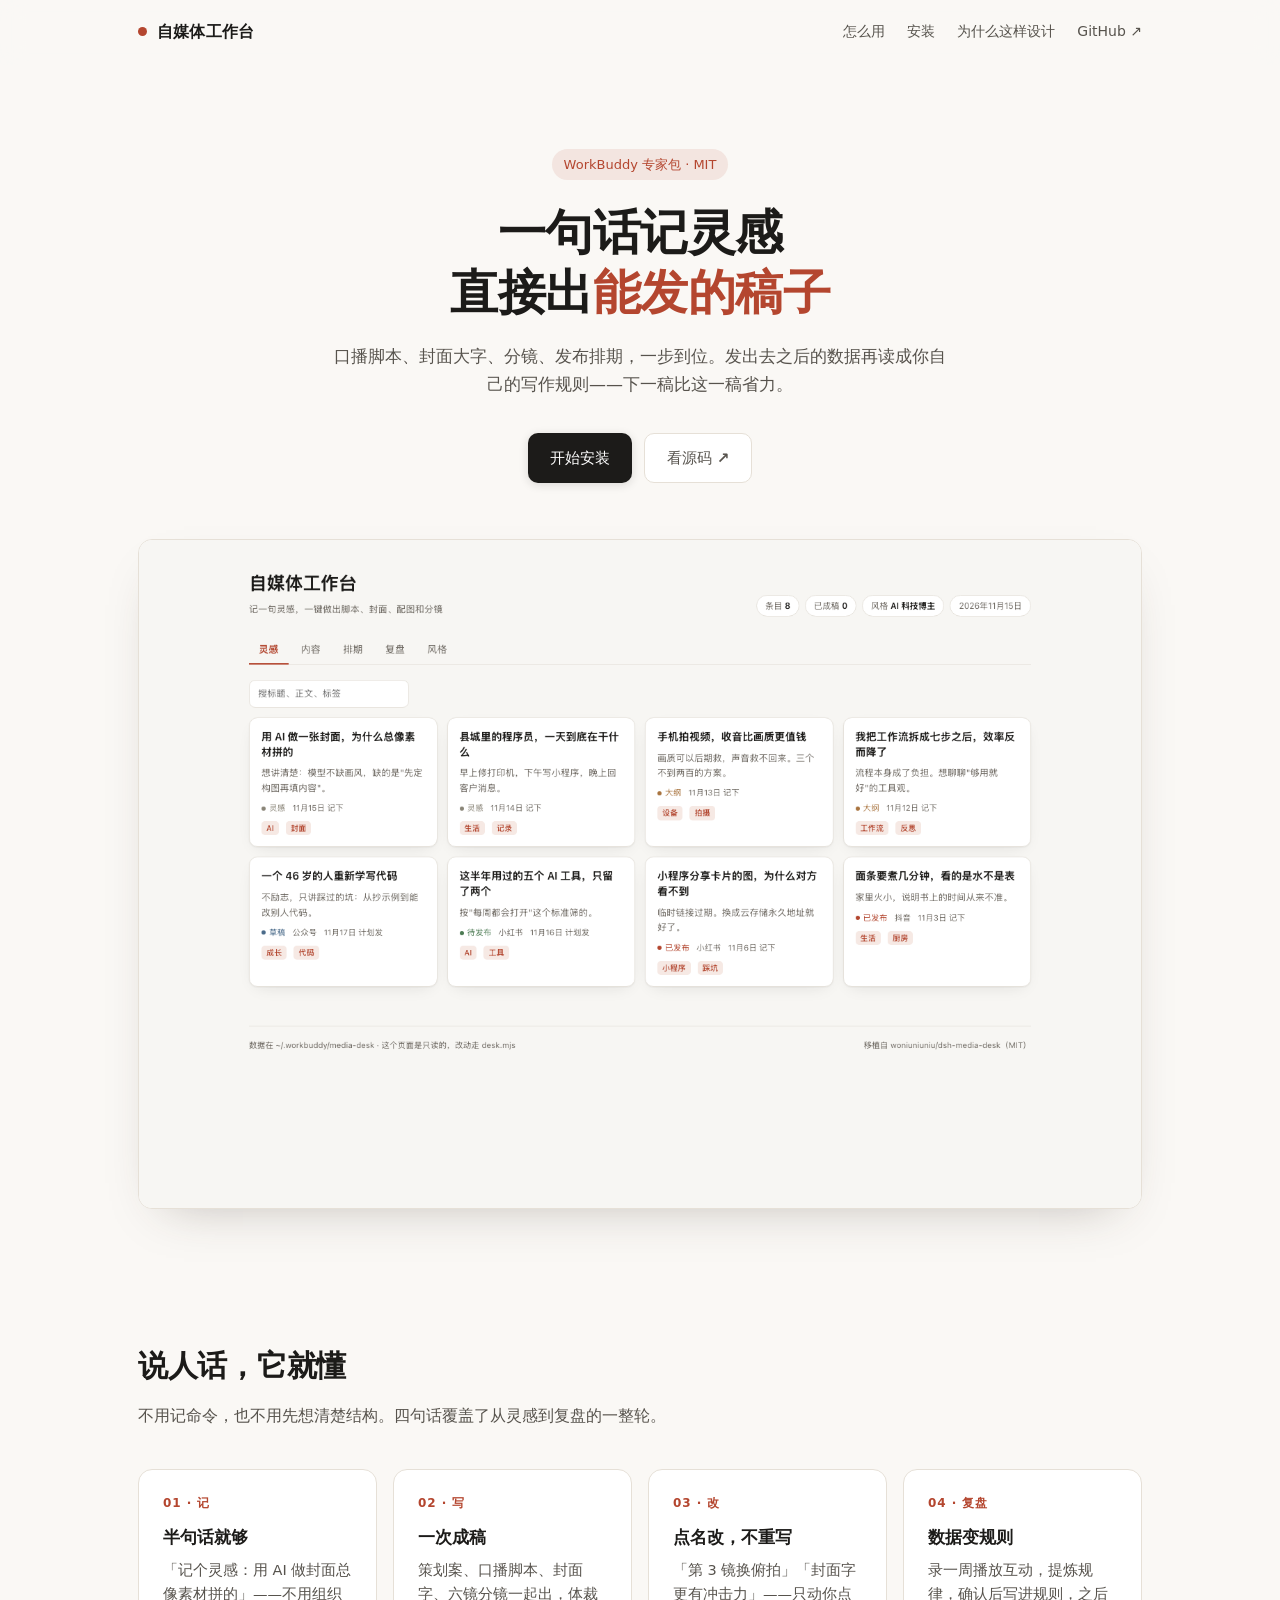
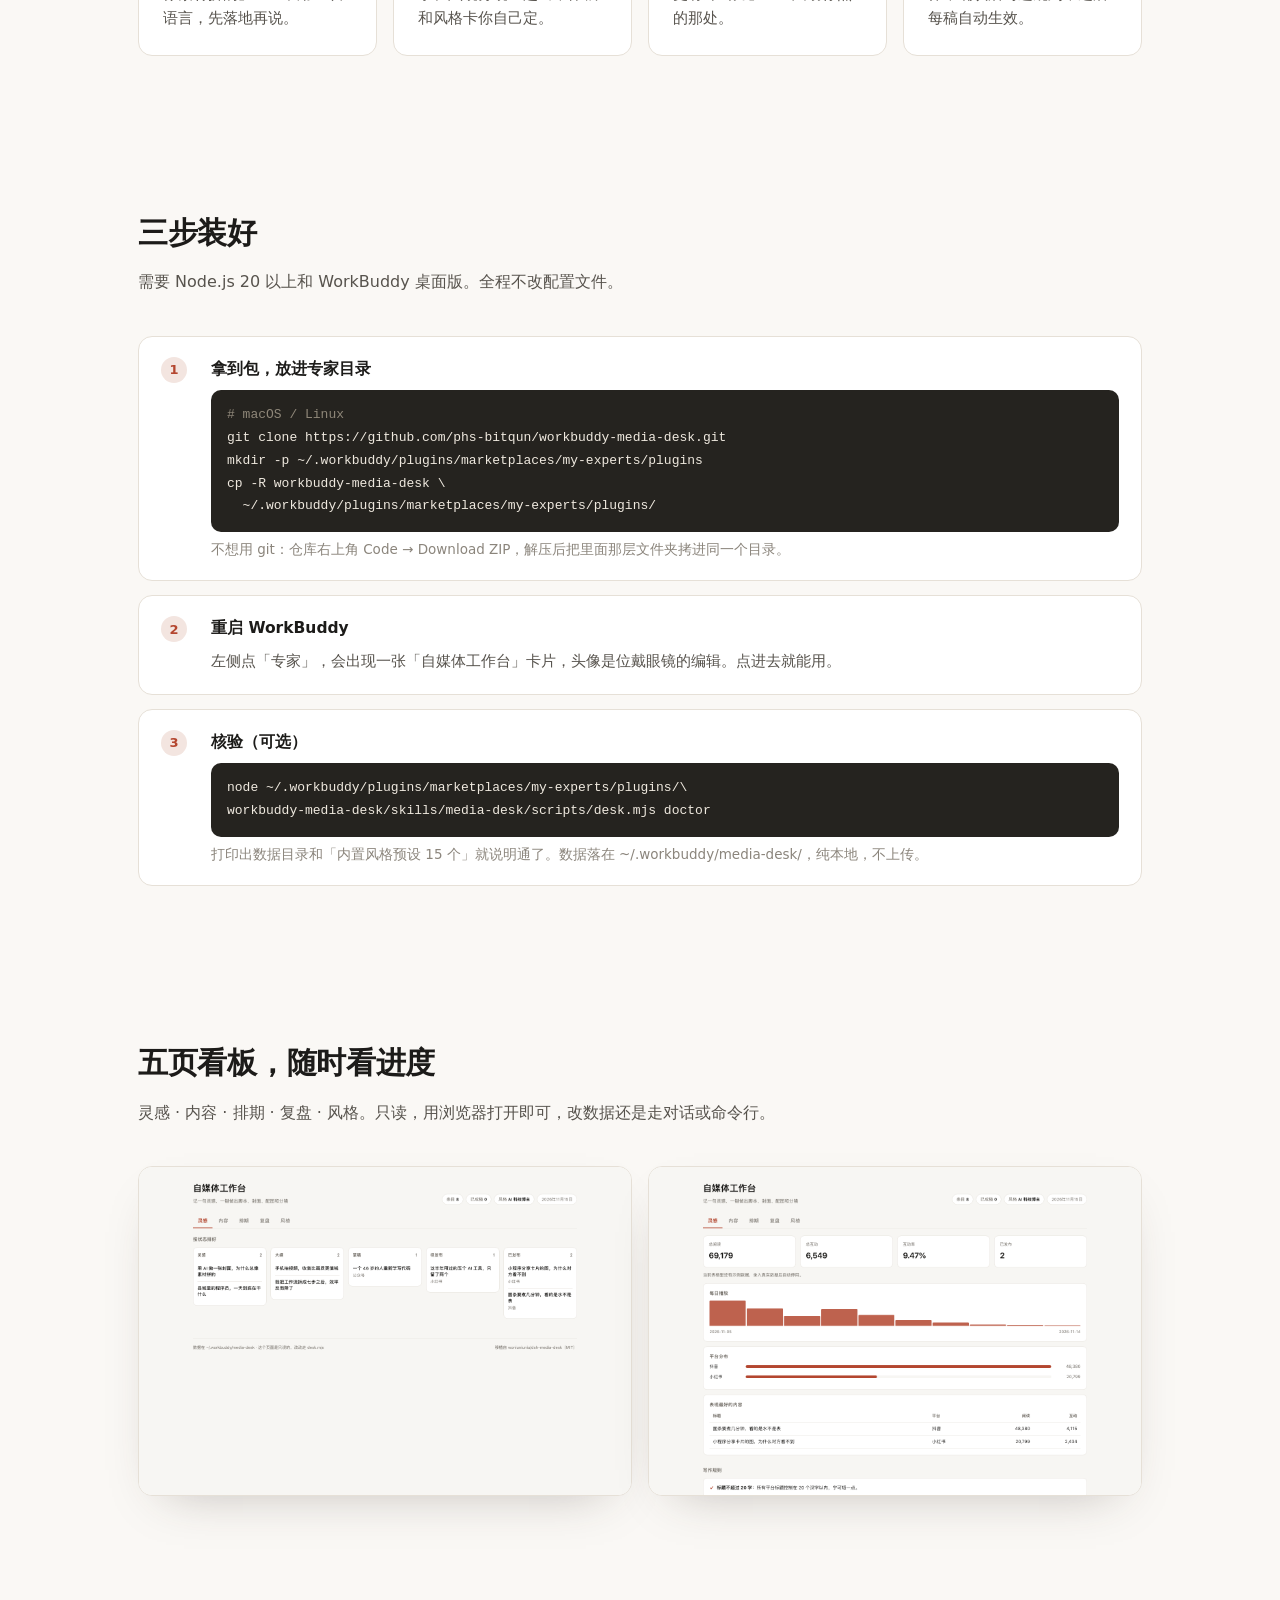
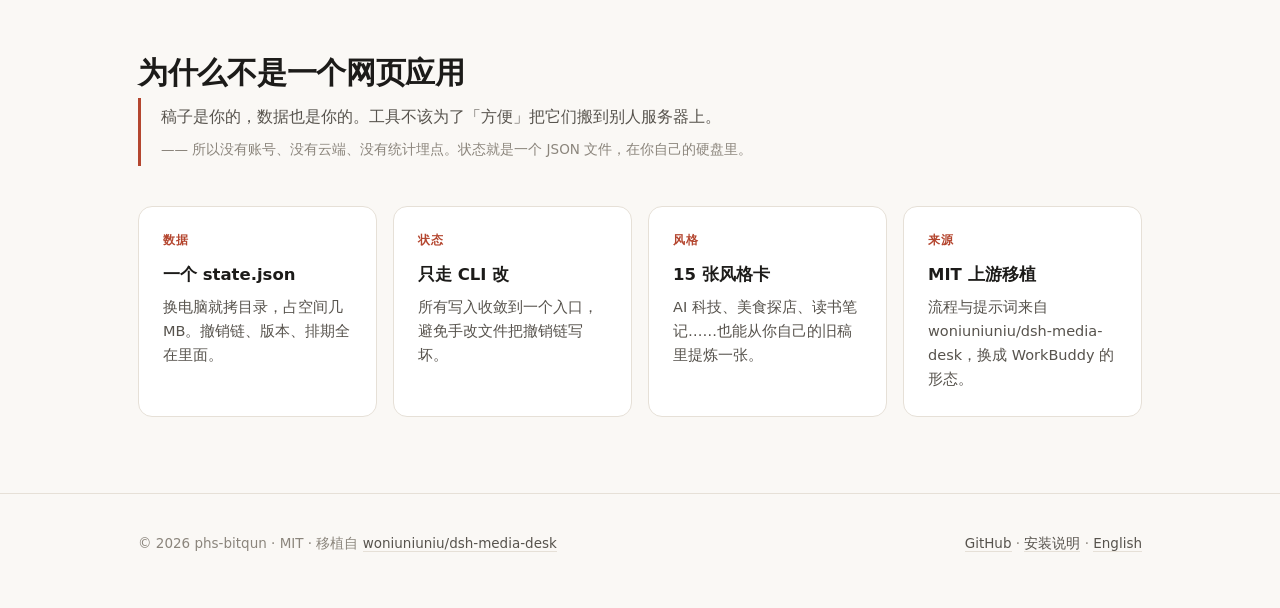
==== docs/index.html @ e207cb99 "合并 media-desk-expert：一个仓库同时提供专家包与技能 原先拆成两个仓库（workbuddy-media-desk 只装技能，media-desk-expert 装专家卡）， 技能副本" ====
<!DOCTYPE html>
<html lang="zh-CN">
<head>
<meta charset="UTF-8">
<meta name="viewport" content="width=device-width, initial-scale=1.0">
<title>自媒体工作台 · WorkBuddy 专家包</title>
<meta name="description" content="一句话记灵感，直接出能发的口播脚本、封面大字和分镜，排好发布时间，再把平台数据读成你自己的写作规则。">
<style>
  :root{
    --bg:#faf8f5;
    --panel:#ffffff;
    --ink:#1c1b19;
    --ink-2:#57534d;
    --ink-3:#8b857c;
    --line:#e6e0d7;
    --accent:#b4462f;
    --accent-soft:#f3e5e0;
    --radius:14px;
    --maxw:1060px;
  }
  *{box-sizing:border-box;margin:0;padding:0}
  html{scroll-behavior:smooth}
  body{
    background:var(--bg);color:var(--ink);
    font-family:-apple-system,BlinkMacSystemFont,"PingFang SC","Hiragino Sans GB","Microsoft YaHei",system-ui,sans-serif;
    line-height:1.65;-webkit-font-smoothing:antialiased;
  }
  a{color:inherit;text-decoration:none}
  .wrap{max-width:var(--maxw);margin:0 auto;padding:0 28px}

  /* 顶栏 */
  header{position:sticky;top:0;z-index:20;backdrop-filter:blur(12px);background:rgba(250,248,245,.86);border-bottom:1px solid transparent;transition:border-color .3s}
  header.scrolled{border-bottom-color:var(--line)}
  .bar{display:flex;align-items:center;justify-content:space-between;height:64px}
  .brand{display:flex;align-items:center;gap:10px;font-weight:600;letter-spacing:.2px}
  .dot{width:9px;height:9px;border-radius:50%;background:var(--accent)}
  .bar nav{display:flex;gap:22px;font-size:14px;color:var(--ink-2)}
  .bar nav a{transition:color .2s}
  .bar nav a:hover{color:var(--accent)}

  /* 首屏 */
  .hero{padding:84px 0 56px;text-align:center}
  .tag{display:inline-block;font-size:13px;color:var(--accent);background:var(--accent-soft);padding:5px 12px;border-radius:100px;margin-bottom:22px}
  h1{font-size:clamp(30px,5vw,48px);line-height:1.25;letter-spacing:-.5px;font-weight:650}
  h1 em{font-style:normal;color:var(--accent)}
  .lede{margin:20px auto 0;max-width:620px;color:var(--ink-2);font-size:17px}
  .cta{margin-top:34px;display:flex;gap:12px;justify-content:center;flex-wrap:wrap}
  .btn{display:inline-flex;align-items:center;gap:8px;padding:12px 22px;border-radius:10px;font-size:15px;font-weight:550;transition:transform .18s,background .2s,box-shadow .2s}
  .btn:hover{transform:translateY(-1px)}
  .btn-primary{background:var(--ink);color:#fff;box-shadow:0 2px 10px rgba(28,27,25,.14)}
  .btn-primary:hover{background:#000}
  .btn-ghost{border:1px solid var(--line);background:var(--panel);color:var(--ink-2)}
  .btn-ghost:hover{border-color:#cfc7ba;color:var(--ink)}

  /* 截图 */
  .shot{margin:56px 0 0;border-radius:var(--radius);overflow:hidden;border:1px solid var(--line);background:var(--panel);box-shadow:0 20px 50px -28px rgba(60,50,40,.35)}
  .shot img{display:block;width:100%}

  section{padding:76px 0}
  .sec-head{max-width:660px;margin-bottom:40px}
  .sec-head h2{font-size:clamp(22px,3vw,30px);letter-spacing:-.3px;font-weight:640}
  .sec-head p{margin-top:12px;color:var(--ink-2)}

  /* 能力 */
  .grid{display:grid;grid-template-columns:repeat(auto-fit,minmax(232px,1fr));gap:16px}
  .card{background:var(--panel);border:1px solid var(--line);border-radius:var(--radius);padding:24px;transition:transform .22s,box-shadow .22s,border-color .22s}
  .card:hover{transform:translateY(-3px);box-shadow:0 14px 30px -20px rgba(60,50,40,.45);border-color:#d8d0c4}
  .num{font-size:12px;color:var(--accent);font-weight:600;letter-spacing:.08em}
  .card h3{margin:10px 0 8px;font-size:16.5px;font-weight:620}
  .card p{font-size:14.5px;color:var(--ink-2)}

  /* 安装 */
  .steps{display:grid;gap:14px}
  .step{display:grid;grid-template-columns:34px 1fr;gap:16px;align-items:start;background:var(--panel);border:1px solid var(--line);border-radius:var(--radius);padding:20px 22px}
  .stepn{width:26px;height:26px;border-radius:50%;background:var(--accent-soft);color:var(--accent);display:grid;place-items:center;font-size:13px;font-weight:650}
  .step h4{font-size:15.5px;font-weight:620;margin-bottom:8px}
  pre{background:#25231f;color:#efe9df;border-radius:10px;padding:14px 16px;overflow-x:auto;font-size:13px;line-height:1.75;
      font-family:ui-monospace,SFMono-Regular,Menlo,Consolas,monospace}
  pre .cm{color:#8f8779}
  .note{margin-top:6px;font-size:13.5px;color:var(--ink-3)}

  /* 双图 */
  .two{display:grid;grid-template-columns:1fr 1fr;gap:16px;margin-top:8px}
  .two .shot{margin:0}

  /* 引述 */
  .quote{border-left:3px solid var(--accent);padding:6px 0 6px 20px;color:var(--ink-2);font-size:16px}
  .quote span{display:block;margin-top:8px;font-size:13.5px;color:var(--ink-3)}

  footer{border-top:1px solid var(--line);padding:38px 0 54px;color:var(--ink-3);font-size:13.5px}
  footer .row{display:flex;justify-content:space-between;gap:20px;flex-wrap:wrap}
  footer a{color:var(--ink-2);border-bottom:1px solid var(--line)}
  footer a:hover{color:var(--accent);border-color:var(--accent)}

  /* 入场动画：只在 JS 可用时才隐藏，避免脚本挂了内容一起消失 */
  .rise{transition:opacity .55s cubic-bezier(.2,.7,.3,1),transform .55s cubic-bezier(.2,.7,.3,1)}
  html.js .rise{opacity:0;transform:translateY(14px)}
  html.js .rise.in{opacity:1;transform:none}
  @media (prefers-reduced-motion:reduce){
    html.js .rise{opacity:1;transform:none;transition:none}
  }

  @media(max-width:720px){
    .bar nav{display:none}
    .hero{padding:56px 0 36px}
    section{padding:56px 0}
    .two{grid-template-columns:1fr}
    .step{grid-template-columns:1fr;gap:10px}
  }
</style>
</head>
<body>

<header id="hdr">
  <div class="wrap bar">
    <div class="brand"><span class="dot"></span>自媒体工作台</div>
    <nav>
      <a href="#how">怎么用</a>
      <a href="#install">安装</a>
      <a href="#why">为什么这样设计</a>
      <a href="https://github.com/phs-bitqun/workbuddy-media-desk">GitHub ↗</a>
    </nav>
  </div>
</header>

<main class="wrap">

  <div class="hero">
    <span class="tag">WorkBuddy 专家包 · MIT</span>
    <h1>一句话记灵感<br>直接出<em>能发的稿子</em></h1>
    <p class="lede">口播脚本、封面大字、分镜、发布排期，一步到位。发出去之后的数据再读成你自己的写作规则——下一稿比这一稿省力。</p>
    <div class="cta">
      <a class="btn btn-primary" href="#install">开始安装</a>
      <a class="btn btn-ghost" href="https://github.com/phs-bitqun/workbuddy-media-desk">看源码 ↗</a>
    </div>
    <div class="shot rise"><img src="desk-ideas.png" alt="工作台灵感页：卡片式灵感墙" loading="eager"></div>
  </div>

  <section id="how">
    <div class="sec-head rise">
      <h2>说人话，它就懂</h2>
      <p>不用记命令，也不用先想清楚结构。四句话覆盖了从灵感到复盘的一整轮。</p>
    </div>
    <div class="grid">
      <div class="card rise"><div class="num">01 · 记</div><h3>半句话就够</h3><p>「记个灵感：用 AI 做封面总像素材拼的」——不用组织语言，先落地再说。</p></div>
      <div class="card rise"><div class="num">02 · 写</div><h3>一次成稿</h3><p>策划案、口播脚本、封面字、六镜分镜一起出，体裁和风格卡你自己定。</p></div>
      <div class="card rise"><div class="num">03 · 改</div><h3>点名改，不重写</h3><p>「第 3 镜换俯拍」「封面字更有冲击力」——只动你点的那处。</p></div>
      <div class="card rise"><div class="num">04 · 复盘</div><h3>数据变规则</h3><p>录一周播放互动，提炼规律，确认后写进规则，之后每稿自动生效。</p></div>
    </div>
  </section>

  <section id="install">
    <div class="sec-head rise">
      <h2>三步装好</h2>
      <p>需要 Node.js 20 以上和 WorkBuddy 桌面版。全程不改配置文件。</p>
    </div>
    <div class="steps">
      <div class="step rise">
        <div class="stepn">1</div>
        <div>
          <h4>拿到包，放进专家目录</h4>
<pre><span class="cm"># macOS / Linux</span>
git clone https://github.com/phs-bitqun/workbuddy-media-desk.git
mkdir -p ~/.workbuddy/plugins/marketplaces/my-experts/plugins
cp -R workbuddy-media-desk \
  ~/.workbuddy/plugins/marketplaces/my-experts/plugins/</pre>
          <p class="note">不想用 git：仓库右上角 Code → Download ZIP，解压后把里面那层文件夹拷进同一个目录。</p>
        </div>
      </div>
      <div class="step rise">
        <div class="stepn">2</div>
        <div>
          <h4>重启 WorkBuddy</h4>
          <p style="color:var(--ink-2);font-size:14.5px">左侧点「专家」，会出现一张「自媒体工作台」卡片，头像是位戴眼镜的编辑。点进去就能用。</p>
        </div>
      </div>
      <div class="step rise">
        <div class="stepn">3</div>
        <div>
          <h4>核验（可选）</h4>
<pre>node ~/.workbuddy/plugins/marketplaces/my-experts/plugins/\
workbuddy-media-desk/skills/media-desk/scripts/desk.mjs doctor</pre>
          <p class="note">打印出数据目录和「内置风格预设 15 个」就说明通了。数据落在 ~/.workbuddy/media-desk/，纯本地，不上传。</p>
        </div>
      </div>
    </div>
  </section>

  <section>
    <div class="sec-head rise">
      <h2>五页看板，随时看进度</h2>
      <p>灵感 · 内容 · 排期 · 复盘 · 风格。只读，用浏览器打开即可，改数据还是走对话或命令行。</p>
    </div>
    <div class="two">
      <div class="shot rise"><img src="desk-content.png" alt="内容页：按状态分栏" loading="lazy"></div>
      <div class="shot rise"><img src="desk-insights.png" alt="复盘页：播放趋势与平台分布" loading="lazy"></div>
    </div>
  </section>

  <section id="why">
    <div class="sec-head rise">
      <h2>为什么不是一个网页应用</h2>
      <div class="quote">
        稿子是你的，数据也是你的。工具不该为了「方便」把它们搬到别人服务器上。
        <span>—— 所以没有账号、没有云端、没有统计埋点。状态就是一个 JSON 文件，在你自己的硬盘里。</span>
      </div>
    </div>
    <div class="grid">
      <div class="card rise"><div class="num">数据</div><h3>一个 state.json</h3><p>换电脑就拷目录，占空间几 MB。撤销链、版本、排期全在里面。</p></div>
      <div class="card rise"><div class="num">状态</div><h3>只走 CLI 改</h3><p>所有写入收敛到一个入口，避免手改文件把撤销链写坏。</p></div>
      <div class="card rise"><div class="num">风格</div><h3>15 张风格卡</h3><p>AI 科技、美食探店、读书笔记……也能从你自己的旧稿里提炼一张。</p></div>
      <div class="card rise"><div class="num">来源</div><h3>MIT 上游移植</h3><p>流程与提示词来自 woniuniuniu/dsh-media-desk，换成 WorkBuddy 的形态。</p></div>
    </div>
  </section>

</main>

<footer>
  <div class="wrap row">
    <div>© 2026 phs-bitqun · MIT · 移植自 <a href="https://github.com/woniuniuniu/dsh-media-desk">woniuniuniu/dsh-media-desk</a></div>
    <div><a href="https://github.com/phs-bitqun/workbuddy-media-desk">GitHub</a> · <a href="https://github.com/phs-bitqun/workbuddy-media-desk/blob/main/INSTALL.md">安装说明</a> · <a href="https://github.com/phs-bitqun/workbuddy-media-desk/blob/main/README.en.md">English</a></div>
  </div>
</footer>

<script>
  document.documentElement.classList.add('js');

  const hdr = document.getElementById('hdr');
  addEventListener('scroll', () => hdr.classList.toggle('scrolled', scrollY > 8), {passive:true});

  const items = [...document.querySelectorAll('.rise')];
  if ('IntersectionObserver' in window) {
    const io = new IntersectionObserver((entries) => {
      entries.forEach((e) => {
        if (!e.isIntersecting) return;
        e.target.classList.add('in');
        io.unobserve(e.target);
      });
    }, {threshold: 0, rootMargin: '0px 0px -8% 0px'});
    items.forEach(el => io.observe(el));
  } else {
    items.forEach(el => el.classList.add('in'));
  }

  // 兜底：脚本异常或观察器没触发时，1.5 秒后把首屏内的内容放出来
  setTimeout(() => {
    items.forEach(el => {
      if (el.getBoundingClientRect().top < innerHeight * 1.1) el.classList.add('in');
    });
  }, 1500);
</script>
</body>
</html>
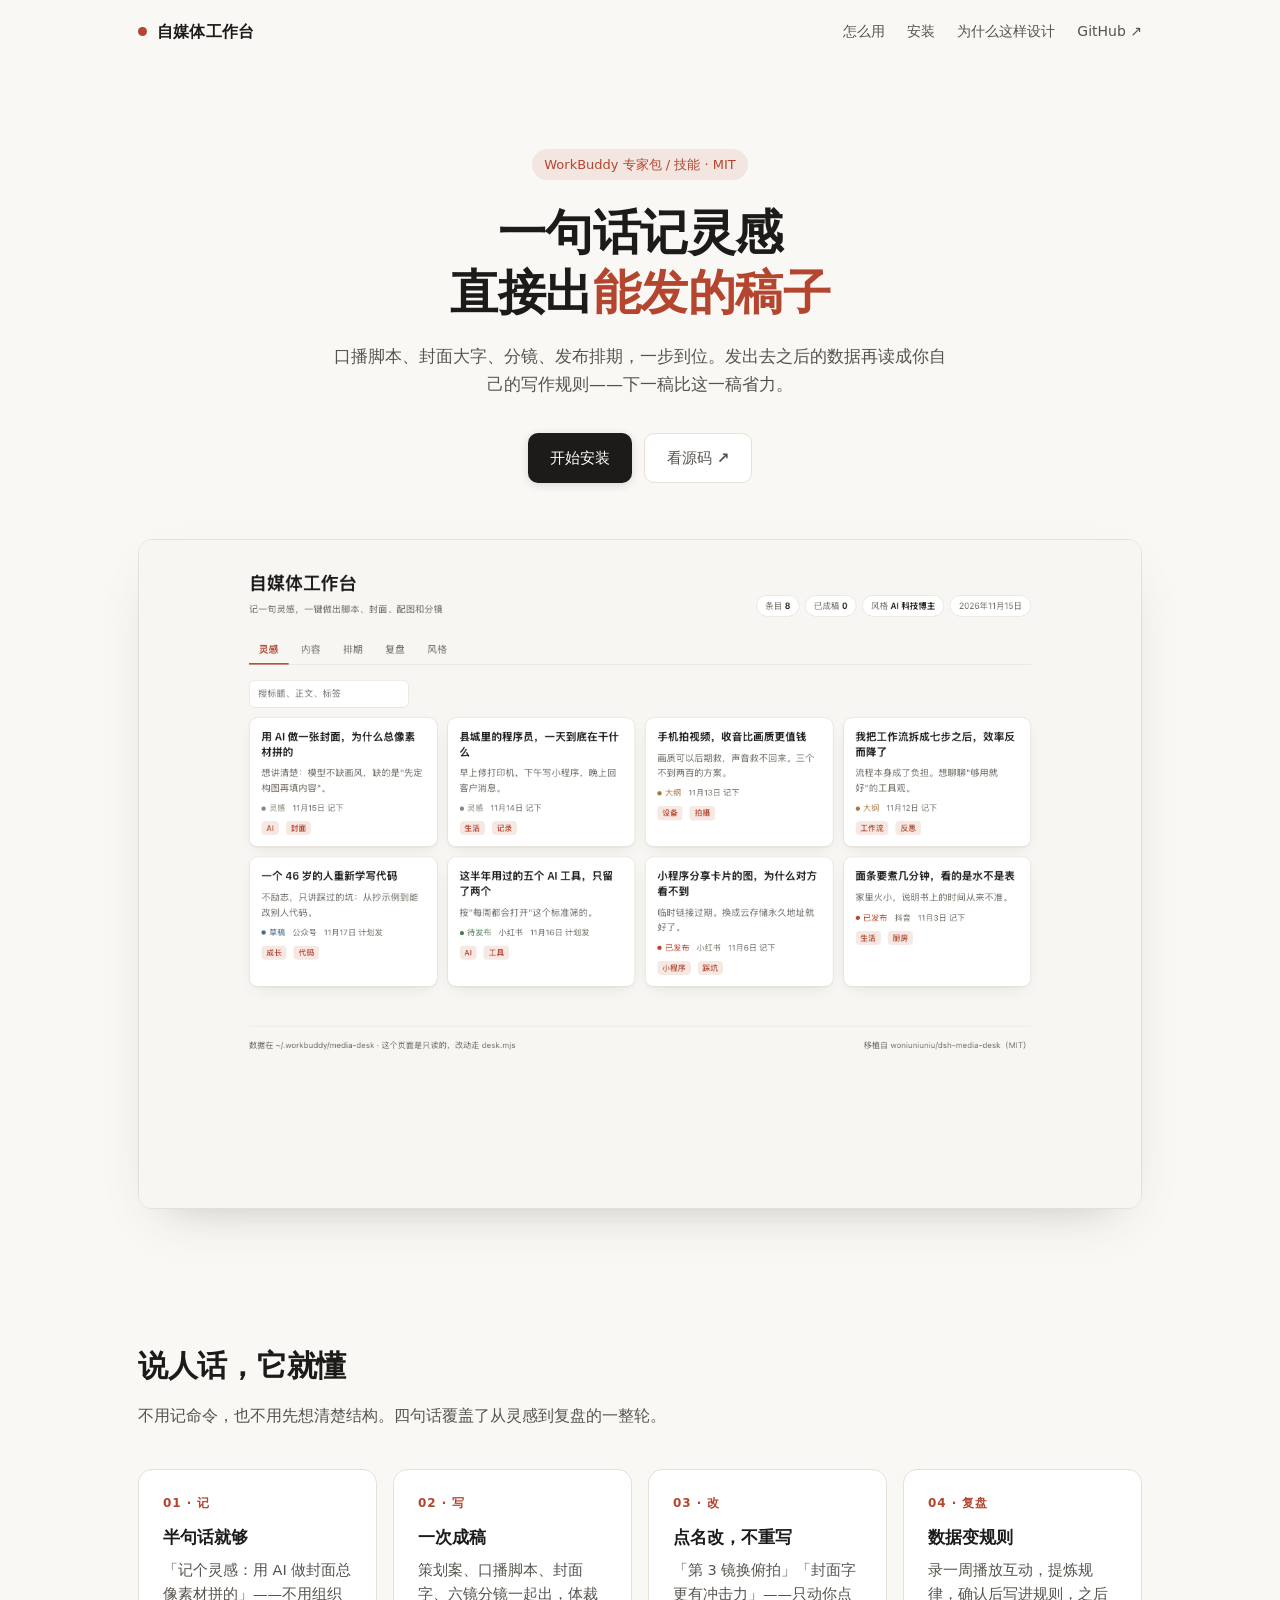
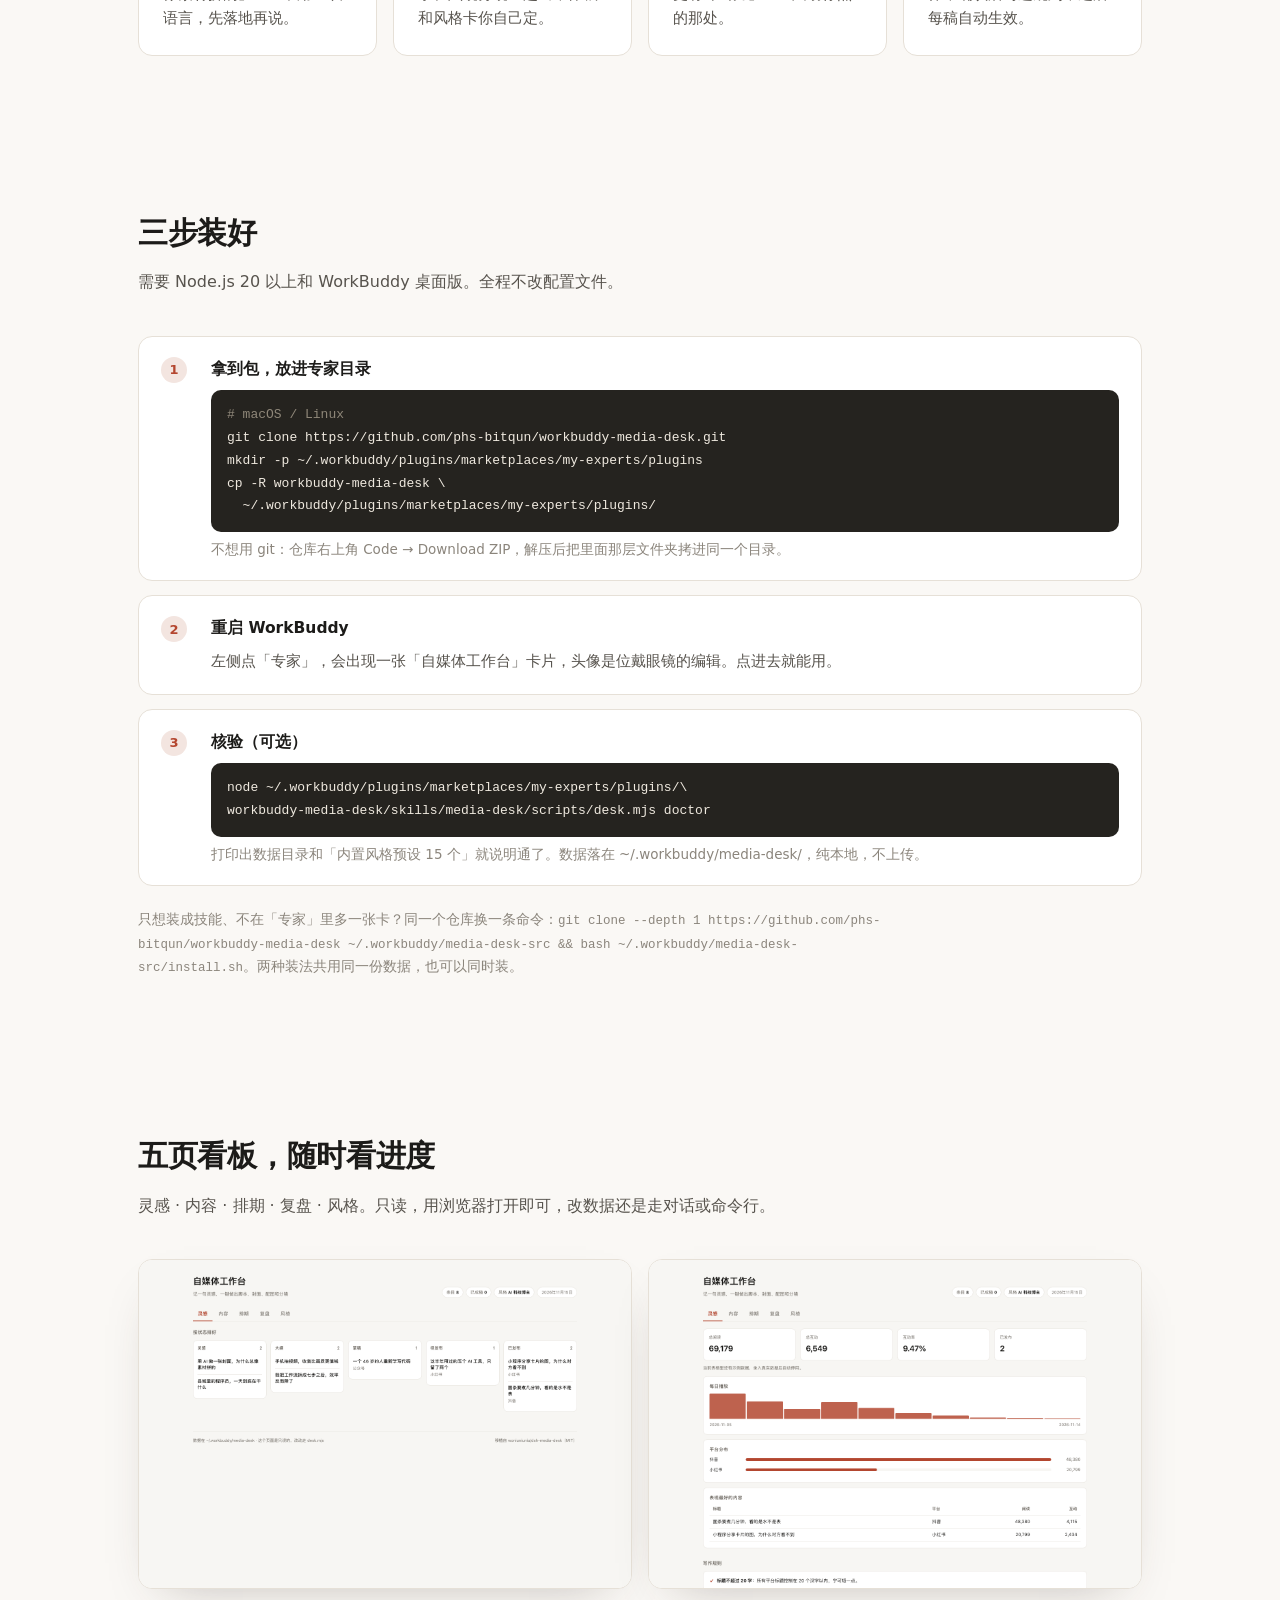
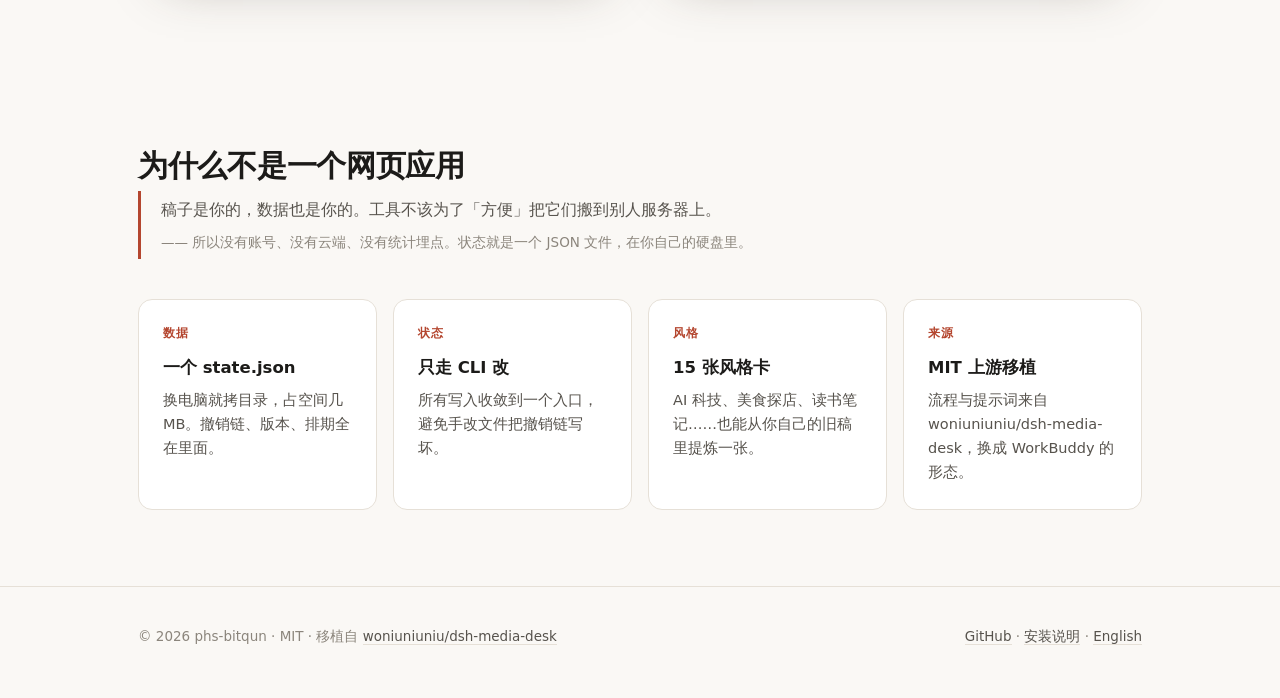
==== commit d1bdea22: "落地页：标题改为「专家包与技能」，补技能装法一条命令" ====
--- a/docs/index.html
+++ b/docs/index.html
@@ -3,7 +3,7 @@
 <head>
 <meta charset="UTF-8">
 <meta name="viewport" content="width=device-width, initial-scale=1.0">
-<title>自媒体工作台 · WorkBuddy 专家包</title>
+<title>自媒体工作台 · WorkBuddy 专家包与技能</title>
 <meta name="description" content="一句话记灵感，直接出能发的口播脚本、封面大字和分镜，排好发布时间，再把平台数据读成你自己的写作规则。">
 <style>
   :root{
@@ -126,7 +126,7 @@
 <main class="wrap">
 
   <div class="hero">
-    <span class="tag">WorkBuddy 专家包 · MIT</span>
+    <span class="tag">WorkBuddy 专家包 / 技能 · MIT</span>
     <h1>一句话记灵感<br>直接出<em>能发的稿子</em></h1>
     <p class="lede">口播脚本、封面大字、分镜、发布排期，一步到位。发出去之后的数据再读成你自己的写作规则——下一稿比这一稿省力。</p>
     <div class="cta">
@@ -184,6 +184,7 @@
         </div>
       </div>
     </div>
+    <p class="note" style="margin-top:22px;max-width:760px">只想装成技能、不在「专家」里多一张卡？同一个仓库换一条命令：<code style="font-family:ui-monospace,SFMono-Regular,Menlo,monospace;font-size:12.5px">git clone --depth 1 https://github.com/phs-bitqun/workbuddy-media-desk ~/.workbuddy/media-desk-src &amp;&amp; bash ~/.workbuddy/media-desk-src/install.sh</code>。两种装法共用同一份数据，也可以同时装。</p>
   </section>
 
   <section>
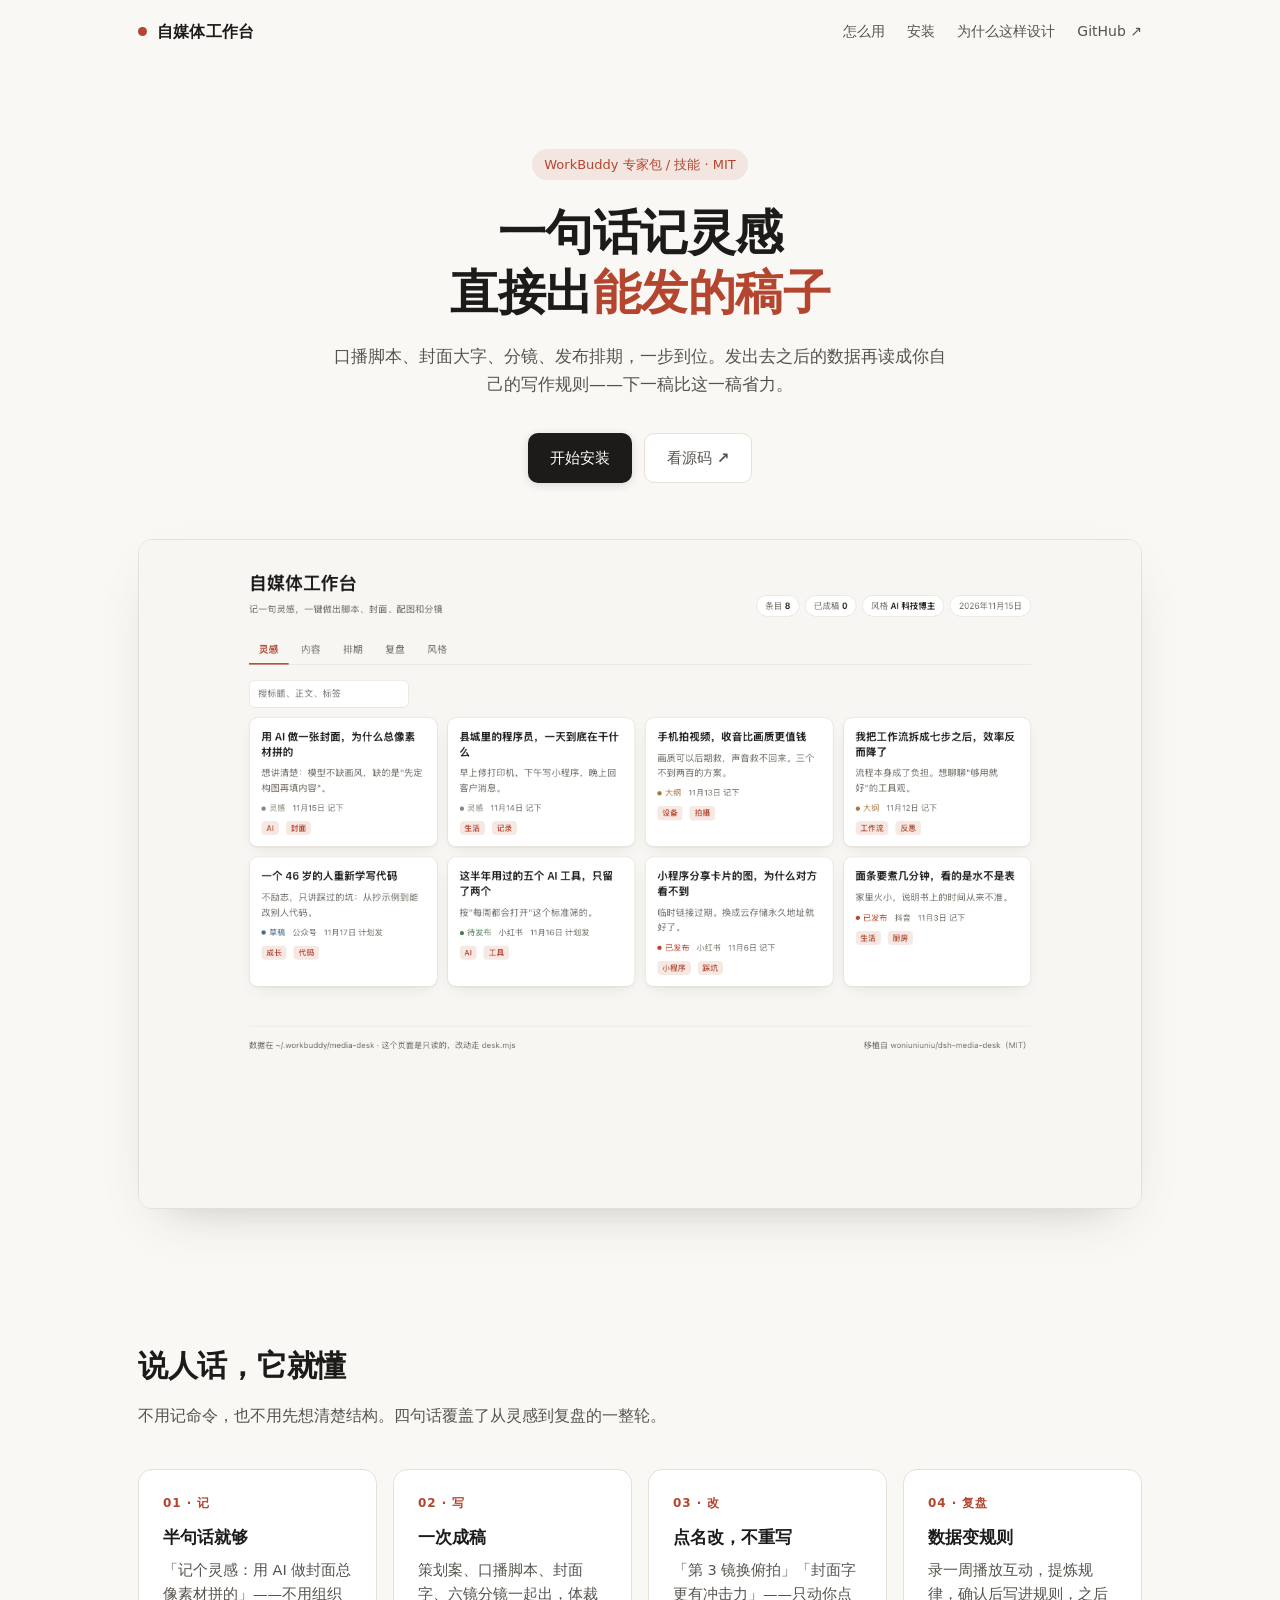
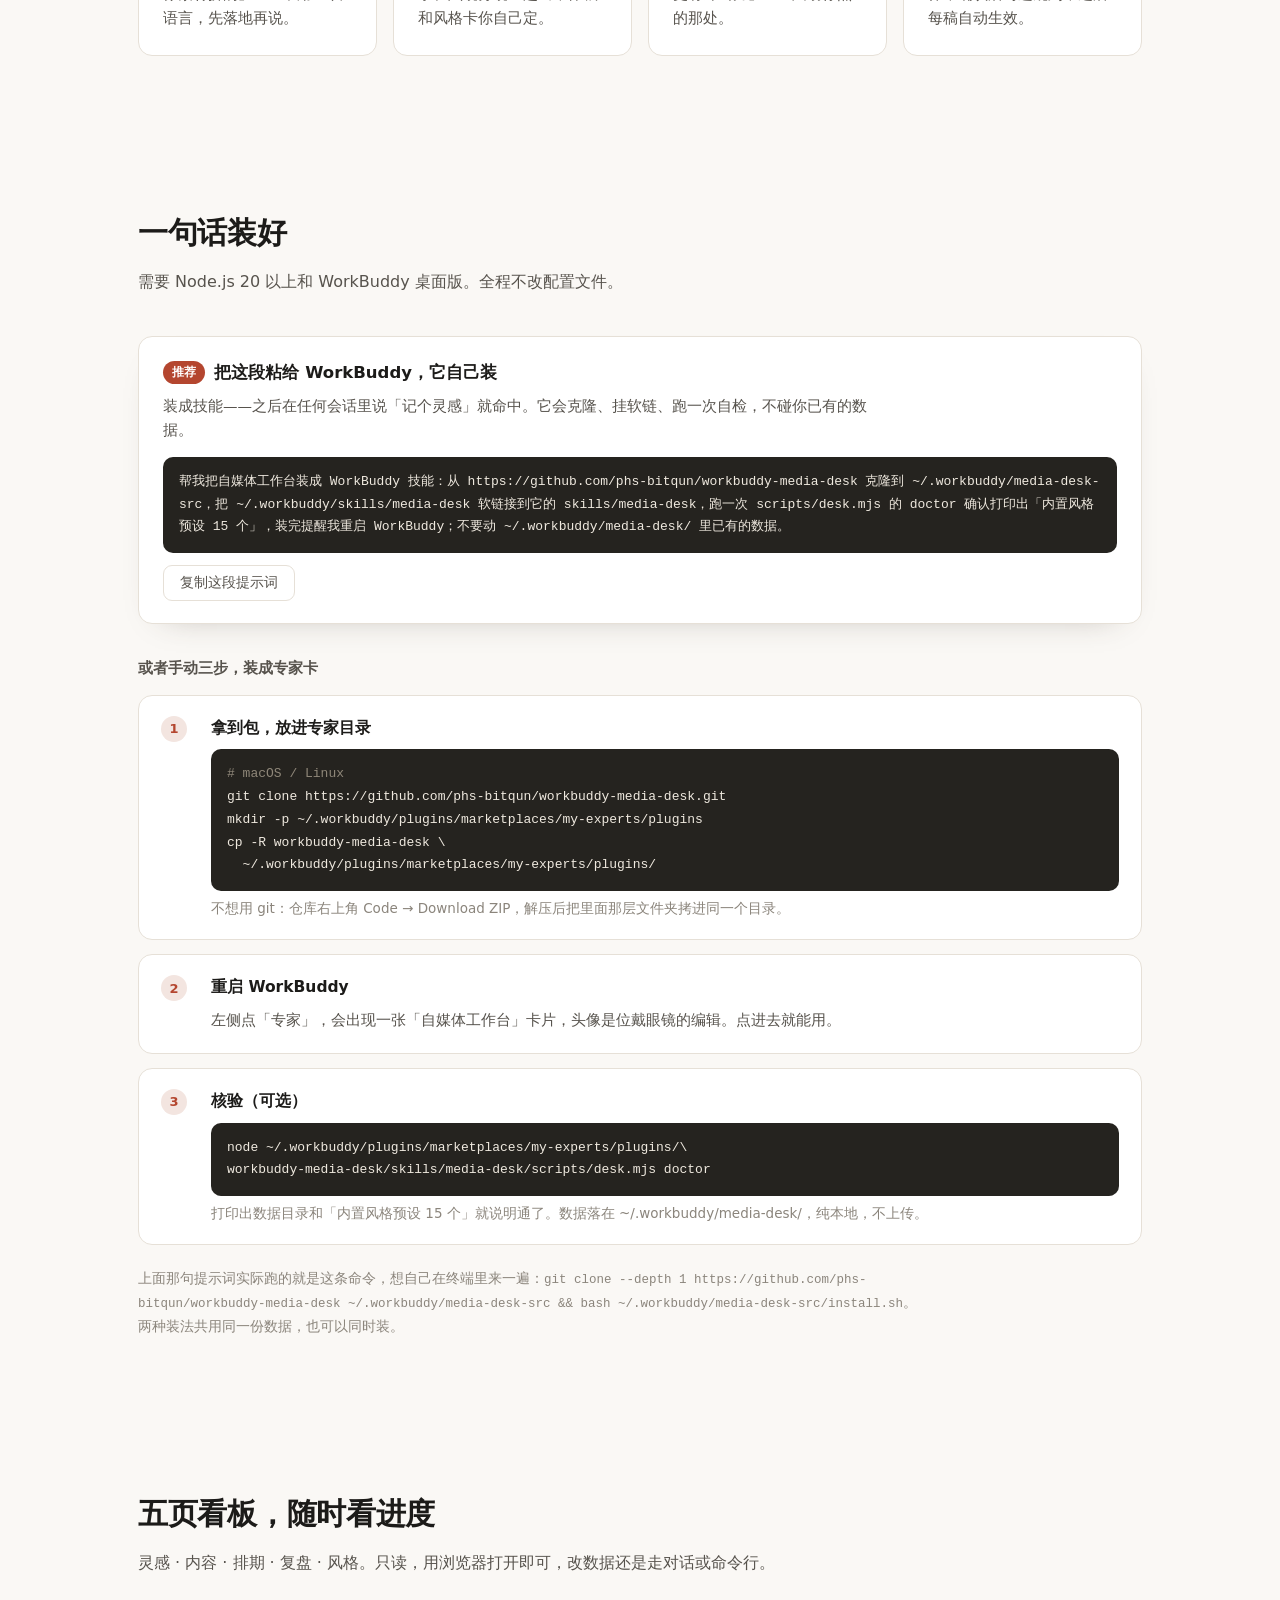
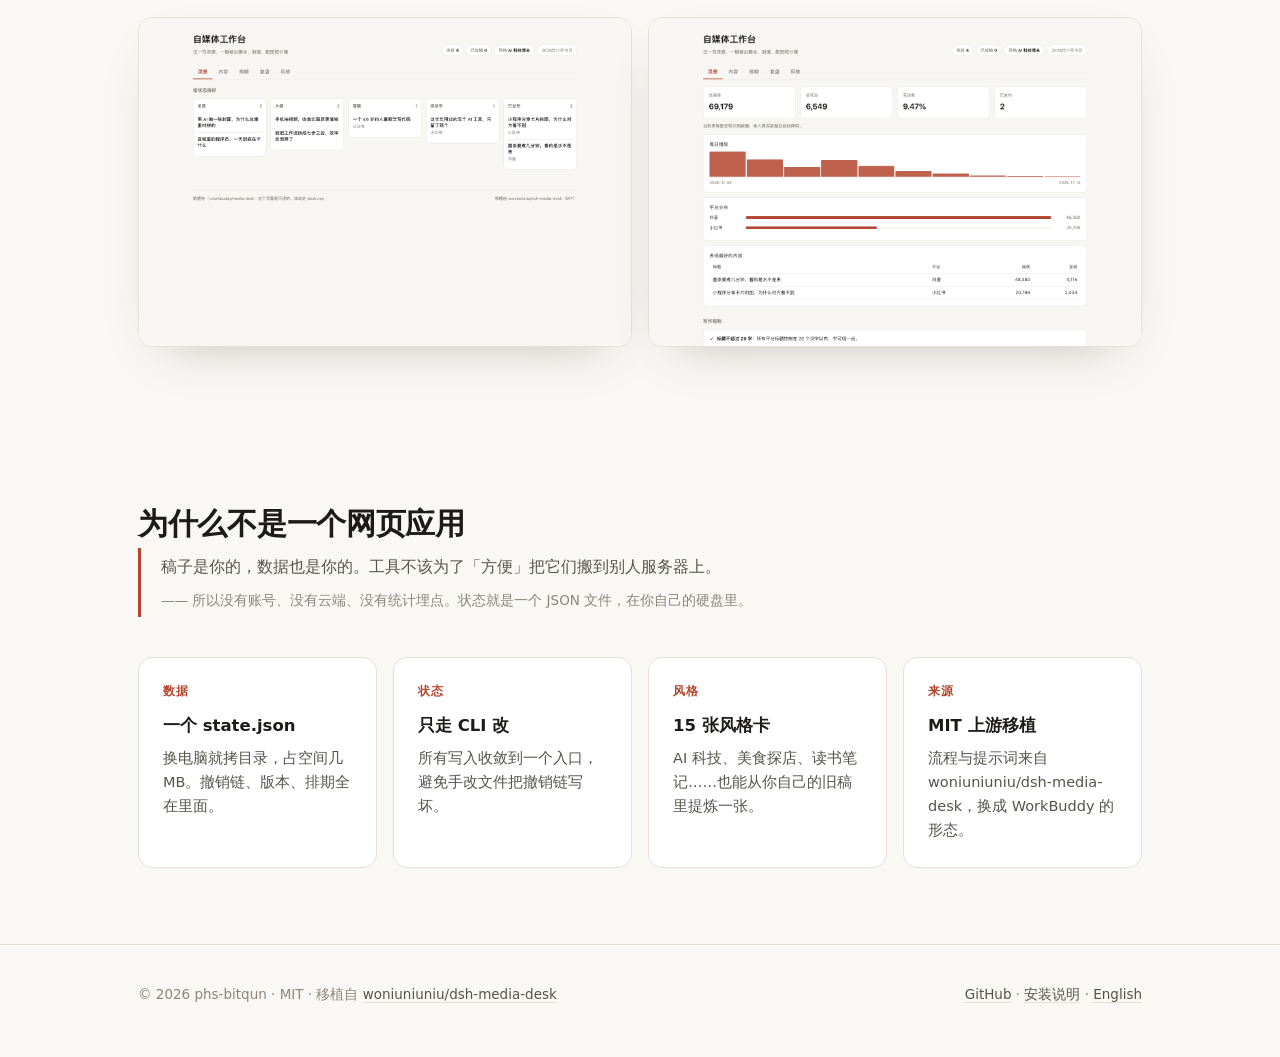
==== commit e769c379: "加一句话安装提示词（README / INSTALL / 介绍页），修 Node 版本文案与入场动画 - 新增可复制的安装提示词：粘给 WorkBuddy 新会话即自行克隆、挂软链、自检。   三处文" ====
--- a/docs/index.html
+++ b/docs/index.html
@@ -79,6 +79,19 @@
   pre .cm{color:#8f8779}
   .note{margin-top:6px;font-size:13.5px;color:var(--ink-3)}
 
+  /* 一句话安装 */
+  .oneline{background:var(--panel);border:1px solid var(--line);border-radius:var(--radius);padding:22px 24px;margin-bottom:10px;box-shadow:0 14px 34px -26px rgba(60,50,40,.4)}
+  .oneline h3{font-size:16.5px;font-weight:620;display:flex;align-items:center;gap:9px;flex-wrap:wrap}
+  .badge{font-size:11.5px;color:#fff;background:var(--accent);padding:2px 9px;border-radius:100px;font-weight:600;letter-spacing:.02em}
+  .oneline p{margin:9px 0 14px;color:var(--ink-2);font-size:14.5px;max-width:720px}
+  .oneline pre{white-space:pre-wrap;word-break:break-word}
+  .copy{margin-top:12px;display:inline-flex;align-items:center;gap:7px;border:1px solid var(--line);background:var(--panel);
+        color:var(--ink-2);border-radius:9px;padding:8px 16px;font-size:13.5px;font-family:inherit;cursor:pointer;
+        transition:border-color .2s,color .2s,background .2s}
+  .copy:hover{border-color:var(--accent);color:var(--accent)}
+  .copy.done{border-color:var(--accent);color:var(--accent);background:var(--accent-soft)}
+  .subhead{margin:32px 0 14px;font-size:15px;font-weight:620;color:var(--ink-2)}
+
   /* 双图 */
   .two{display:grid;grid-template-columns:1fr 1fr;gap:16px;margin-top:8px}
   .two .shot{margin:0}
@@ -151,9 +164,16 @@
 
   <section id="install">
     <div class="sec-head rise">
-      <h2>三步装好</h2>
+      <h2>一句话装好</h2>
       <p>需要 Node.js 20 以上和 WorkBuddy 桌面版。全程不改配置文件。</p>
     </div>
+    <div class="oneline rise">
+      <h3><span class="badge">推荐</span>把这段粘给 WorkBuddy，它自己装</h3>
+      <p>装成技能——之后在任何会话里说「记个灵感」就命中。它会克隆、挂软链、跑一次自检，不碰你已有的数据。</p>
+<pre id="oneprompt">帮我把自媒体工作台装成 WorkBuddy 技能：从 https://github.com/phs-bitqun/workbuddy-media-desk 克隆到 ~/.workbuddy/media-desk-src，把 ~/.workbuddy/skills/media-desk 软链接到它的 skills/media-desk，跑一次 scripts/desk.mjs 的 doctor 确认打印出「内置风格预设 15 个」，装完提醒我重启 WorkBuddy；不要动 ~/.workbuddy/media-desk/ 里已有的数据。</pre>
+      <button class="copy" data-copy="#oneprompt" type="button">复制这段提示词</button>
+    </div>
+    <h3 class="subhead rise">或者手动三步，装成专家卡</h3>
     <div class="steps">
       <div class="step rise">
         <div class="stepn">1</div>
@@ -184,7 +204,7 @@
         </div>
       </div>
     </div>
-    <p class="note" style="margin-top:22px;max-width:760px">只想装成技能、不在「专家」里多一张卡？同一个仓库换一条命令：<code style="font-family:ui-monospace,SFMono-Regular,Menlo,monospace;font-size:12.5px">git clone --depth 1 https://github.com/phs-bitqun/workbuddy-media-desk ~/.workbuddy/media-desk-src &amp;&amp; bash ~/.workbuddy/media-desk-src/install.sh</code>。两种装法共用同一份数据，也可以同时装。</p>
+    <p class="note" style="margin-top:22px;max-width:780px">上面那句提示词实际跑的就是这条命令，想自己在终端里来一遍：<code style="font-family:ui-monospace,SFMono-Regular,Menlo,monospace;font-size:12.5px">git clone --depth 1 https://github.com/phs-bitqun/workbuddy-media-desk ~/.workbuddy/media-desk-src &amp;&amp; bash ~/.workbuddy/media-desk-src/install.sh</code>。两种装法共用同一份数据，也可以同时装。</p>
   </section>
 
   <section>
@@ -243,12 +263,48 @@
     items.forEach(el => el.classList.add('in'));
   }
 
-  // 兜底：脚本异常或观察器没触发时，1.5 秒后把首屏内的内容放出来
-  setTimeout(() => {
-    items.forEach(el => {
-      if (el.getBoundingClientRect().top < innerHeight * 1.1) el.classList.add('in');
+  // 兜底：快速滚动或跳锚点会跳过观察器，兜一圈把已经进入视口的一律放出来
+  const sweep = () => {
+    items.forEach((el) => {
+      if (!el.classList.contains('in') && el.getBoundingClientRect().top < innerHeight * 1.05) el.classList.add('in');
     });
-  }, 1500);
+  };
+  let ticking = false;
+  const onScroll = () => {
+    if (ticking) return;
+    ticking = true;
+    requestAnimationFrame(() => { sweep(); ticking = false; });
+  };
+  addEventListener('scroll', onScroll, { passive: true });
+  addEventListener('resize', onScroll, { passive: true });
+  addEventListener('hashchange', () => setTimeout(sweep, 60));
+  [120, 600, 1500].forEach((ms) => setTimeout(sweep, ms));
+
+  // 复制提示词：file:// 下 clipboard API 可能被拒，退回 execCommand
+  document.querySelectorAll('.copy').forEach((btn) => {
+    btn.addEventListener('click', async () => {
+      const src = document.querySelector(btn.dataset.copy);
+      if (!src) return;
+      const text = src.textContent.trim();
+      let ok = true;
+      try {
+        await navigator.clipboard.writeText(text);
+      } catch {
+        const ta = document.createElement('textarea');
+        ta.value = text;
+        ta.style.position = 'fixed';
+        ta.style.opacity = '0';
+        document.body.appendChild(ta);
+        ta.select();
+        ok = document.execCommand('copy');
+        ta.remove();
+      }
+      const label = btn.textContent;
+      btn.textContent = ok ? '已复制' : '复制失败，请手动选中';
+      btn.classList.add('done');
+      setTimeout(() => { btn.textContent = label; btn.classList.remove('done'); }, 1800);
+    });
+  });
 </script>
 </body>
 </html>
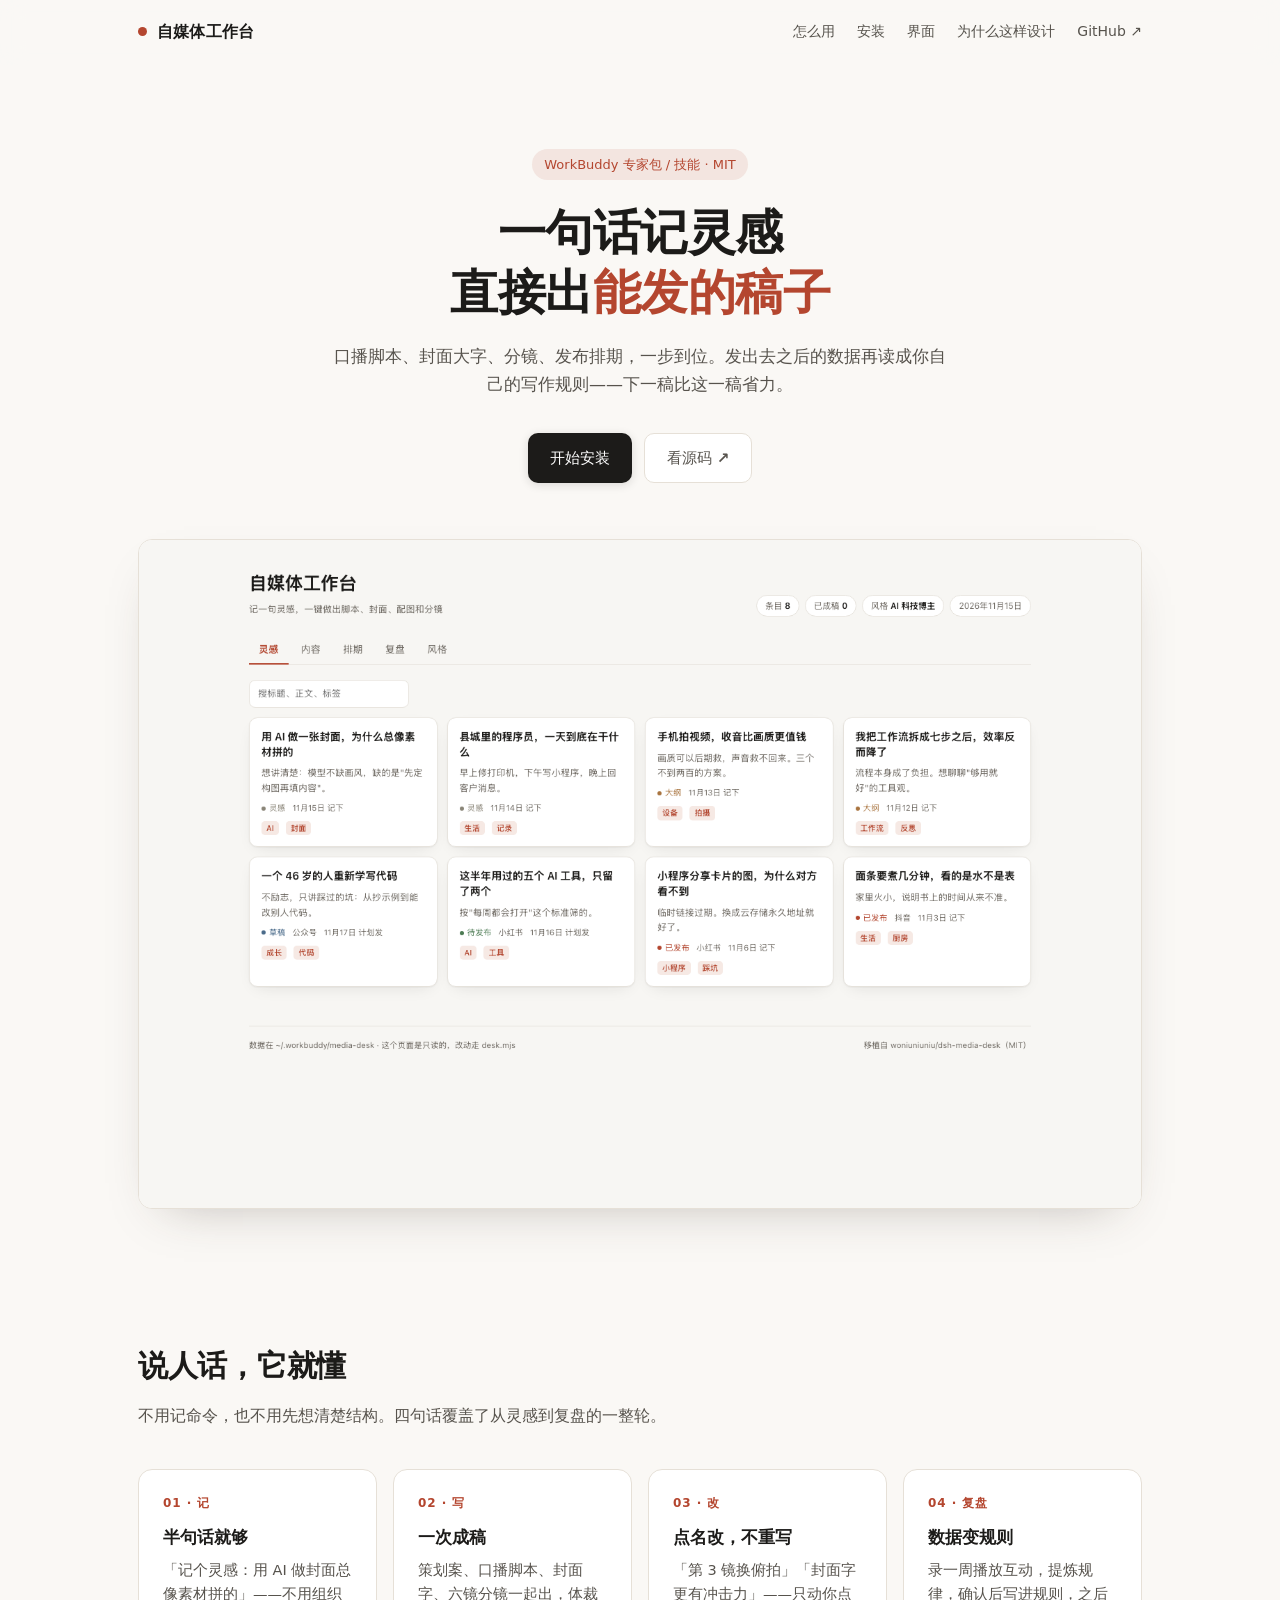
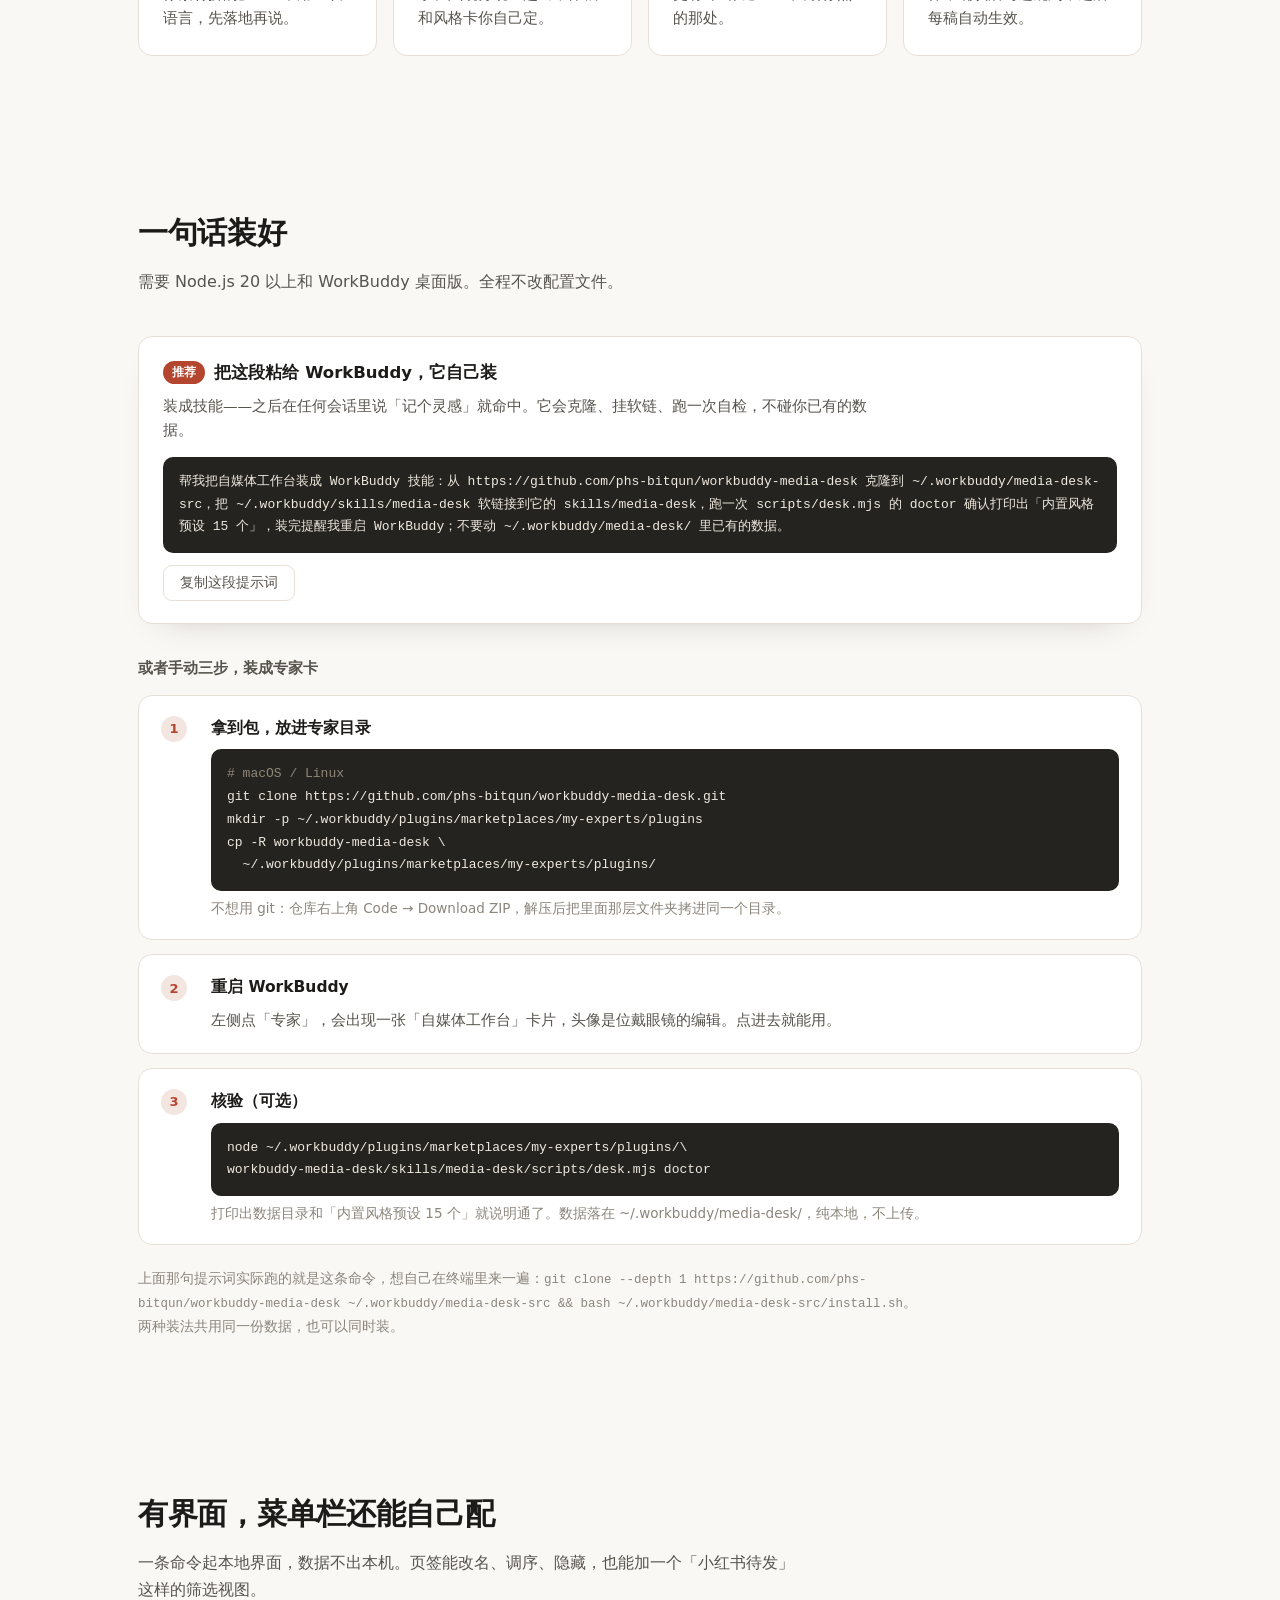
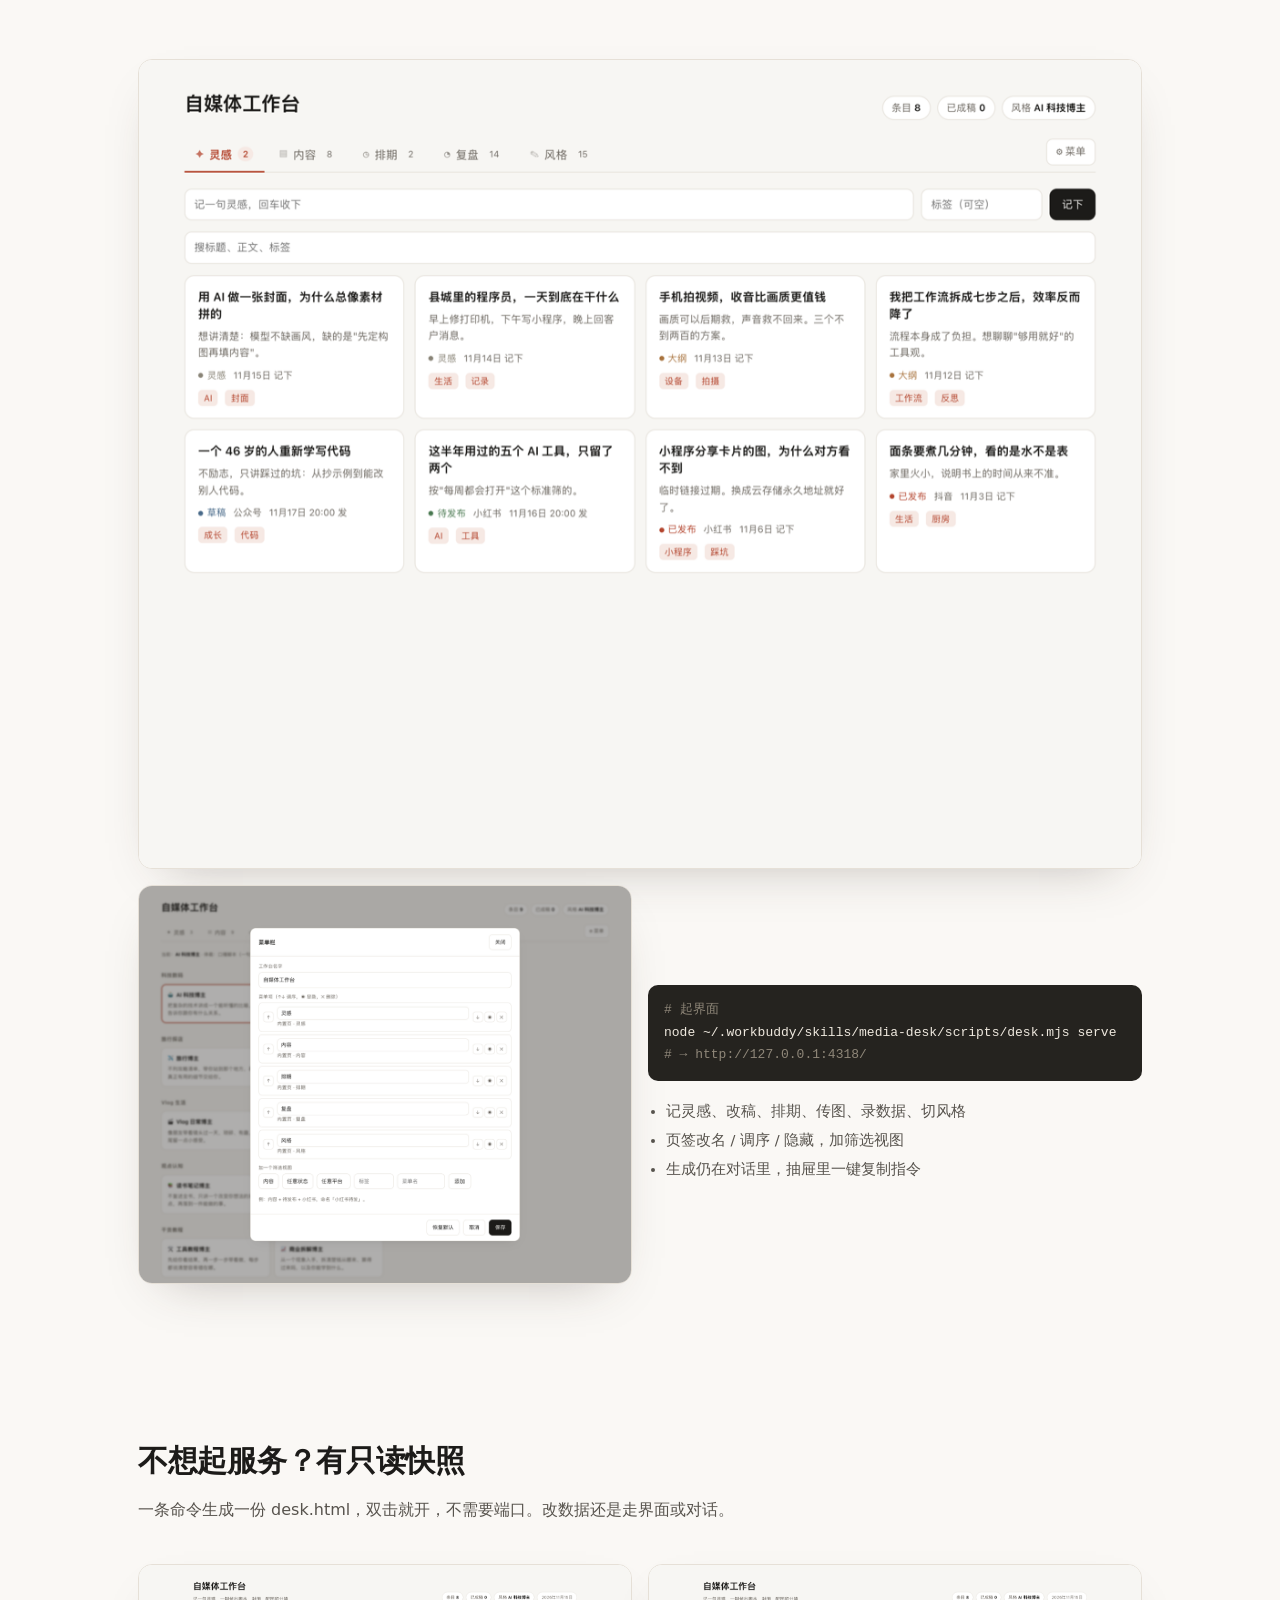
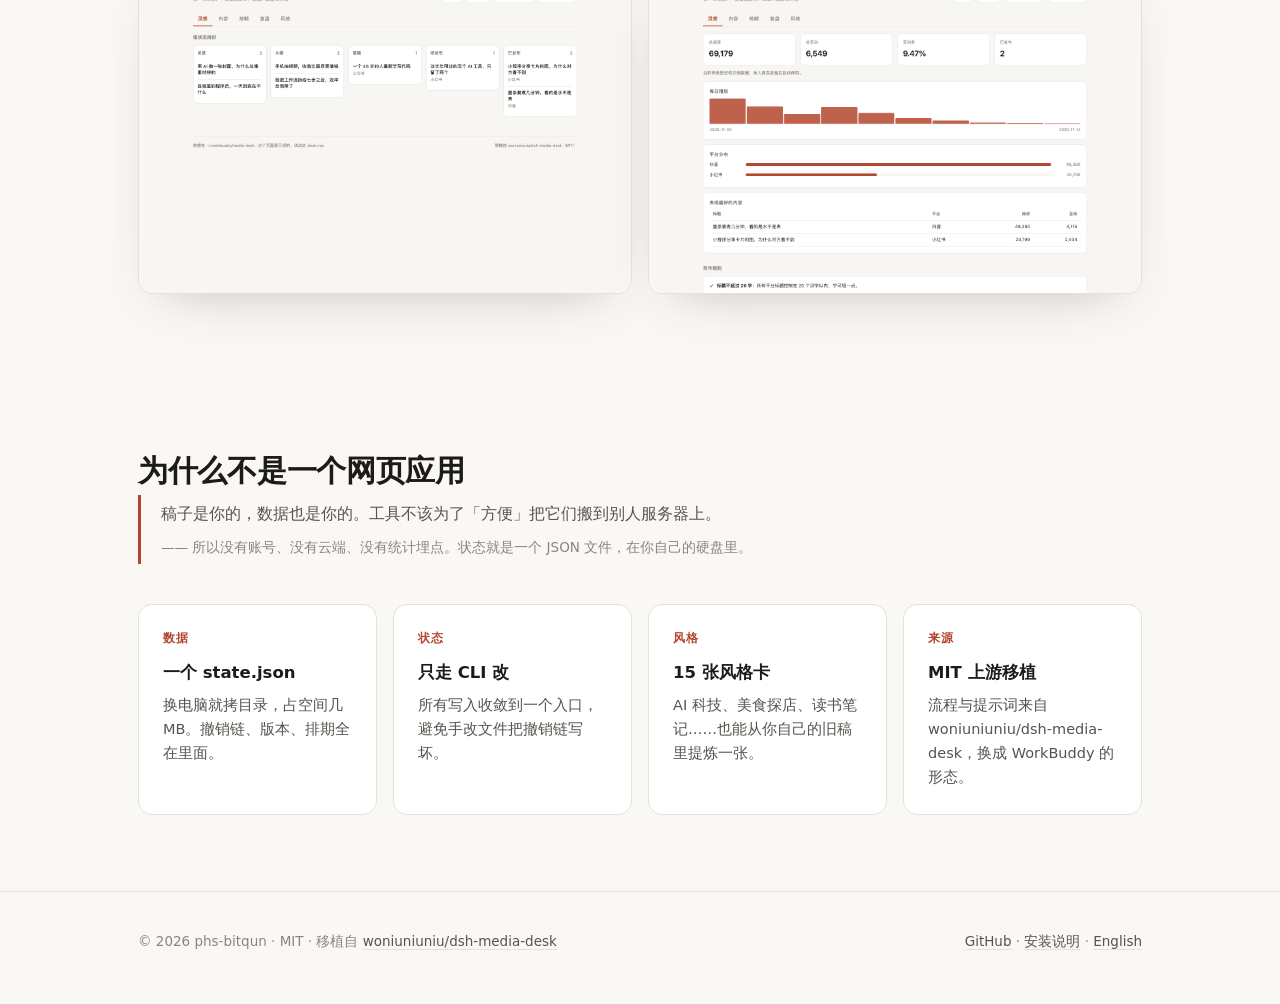
==== commit 5c6d2dd3: "加本地交互界面，菜单栏可自定义（v1.2.0） 一条命令起界面：node desk.mjs serve --port 4318 打开 http://127.0.0.1:4318/ 就能改数据，不再只有" ====
--- a/docs/index.html
+++ b/docs/index.html
@@ -4,6 +4,7 @@
 <meta charset="UTF-8">
 <meta name="viewport" content="width=device-width, initial-scale=1.0">
 <title>自媒体工作台 · WorkBuddy 专家包与技能</title>
+<link rel="icon" href="data:image/svg+xml,<svg xmlns='http://www.w3.org/2000/svg' viewBox='0 0 32 32'><rect width='32' height='32' rx='8' fill='%23faf8f5'/><circle cx='16' cy='16' r='9' fill='%23b4462f'/></svg>">
 <meta name="description" content="一句话记灵感，直接出能发的口播脚本、封面大字和分镜，排好发布时间，再把平台数据读成你自己的写作规则。">
 <style>
   :root{
@@ -130,6 +131,7 @@
     <nav>
       <a href="#how">怎么用</a>
       <a href="#install">安装</a>
+      <a href="#ui">界面</a>
       <a href="#why">为什么这样设计</a>
       <a href="https://github.com/phs-bitqun/workbuddy-media-desk">GitHub ↗</a>
     </nav>
@@ -207,10 +209,31 @@
     <p class="note" style="margin-top:22px;max-width:780px">上面那句提示词实际跑的就是这条命令，想自己在终端里来一遍：<code style="font-family:ui-monospace,SFMono-Regular,Menlo,monospace;font-size:12.5px">git clone --depth 1 https://github.com/phs-bitqun/workbuddy-media-desk ~/.workbuddy/media-desk-src &amp;&amp; bash ~/.workbuddy/media-desk-src/install.sh</code>。两种装法共用同一份数据，也可以同时装。</p>
   </section>
 
+  <section id="ui">
+    <div class="sec-head rise">
+      <h2>有界面，菜单栏还能自己配</h2>
+      <p>一条命令起本地界面，数据不出本机。页签能改名、调序、隐藏，也能加一个「小红书待发」这样的筛选视图。</p>
+    </div>
+    <div class="shot rise"><img src="ui-desk.png" alt="本地交互界面：菜单栏、灵感卡片、记灵感输入框" loading="lazy"></div>
+    <div class="two" style="margin-top:16px">
+      <div class="shot rise"><img src="ui-menu.png" alt="菜单设置面板：改名、调序、隐藏、新增筛选视图" loading="lazy"></div>
+      <div class="rise" style="align-self:center">
+<pre><span class="cm"># 起界面</span>
+node ~/.workbuddy/skills/media-desk/scripts/desk.mjs serve
+<span class="cm"># → http://127.0.0.1:4318/</span></pre>
+        <ul style="margin:16px 0 0 18px;color:var(--ink-2);font-size:14.5px;line-height:2">
+          <li>记灵感、改稿、排期、传图、录数据、切风格</li>
+          <li>页签改名 / 调序 / 隐藏，加筛选视图</li>
+          <li>生成仍在对话里，抽屉里一键复制指令</li>
+        </ul>
+      </div>
+    </div>
+  </section>
+
   <section>
     <div class="sec-head rise">
-      <h2>五页看板，随时看进度</h2>
-      <p>灵感 · 内容 · 排期 · 复盘 · 风格。只读，用浏览器打开即可，改数据还是走对话或命令行。</p>
+      <h2>不想起服务？有只读快照</h2>
+      <p>一条命令生成一份 desk.html，双击就开，不需要端口。改数据还是走界面或对话。</p>
     </div>
     <div class="two">
       <div class="shot rise"><img src="desk-content.png" alt="内容页：按状态分栏" loading="lazy"></div>
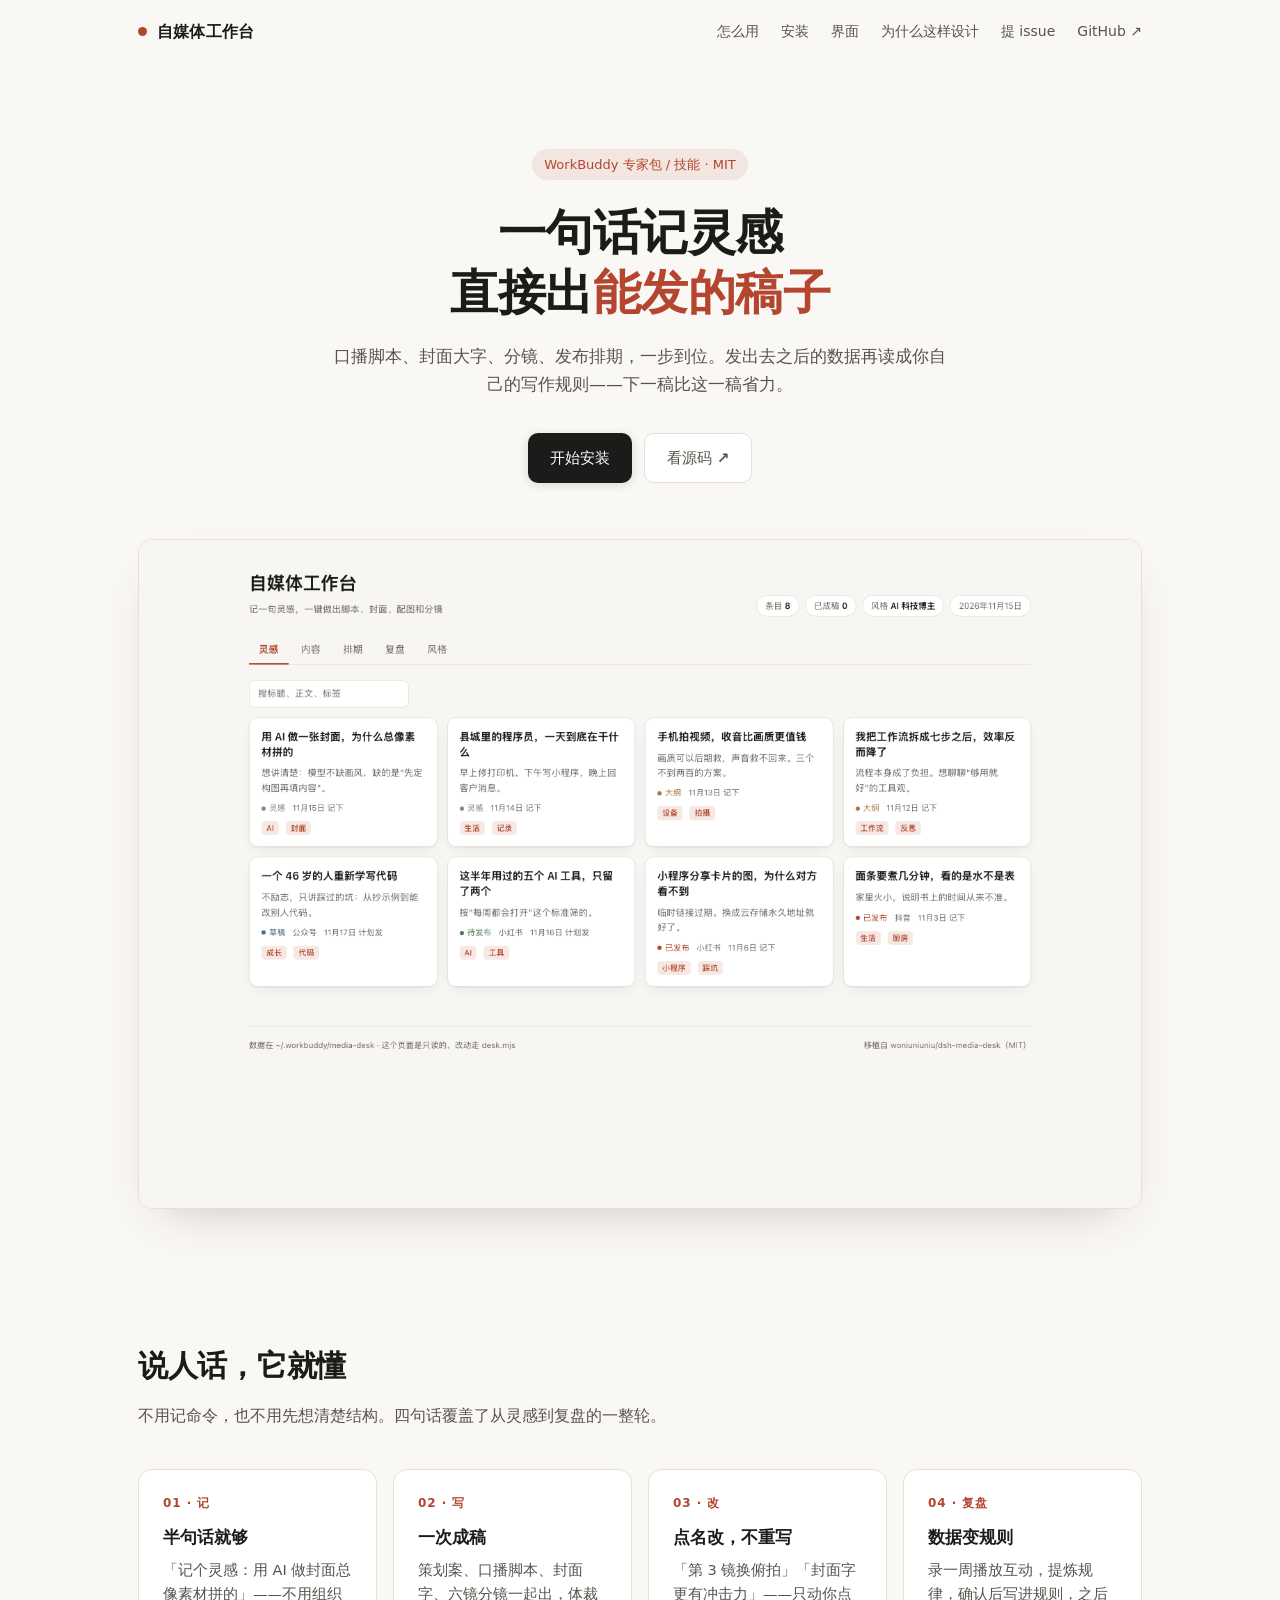
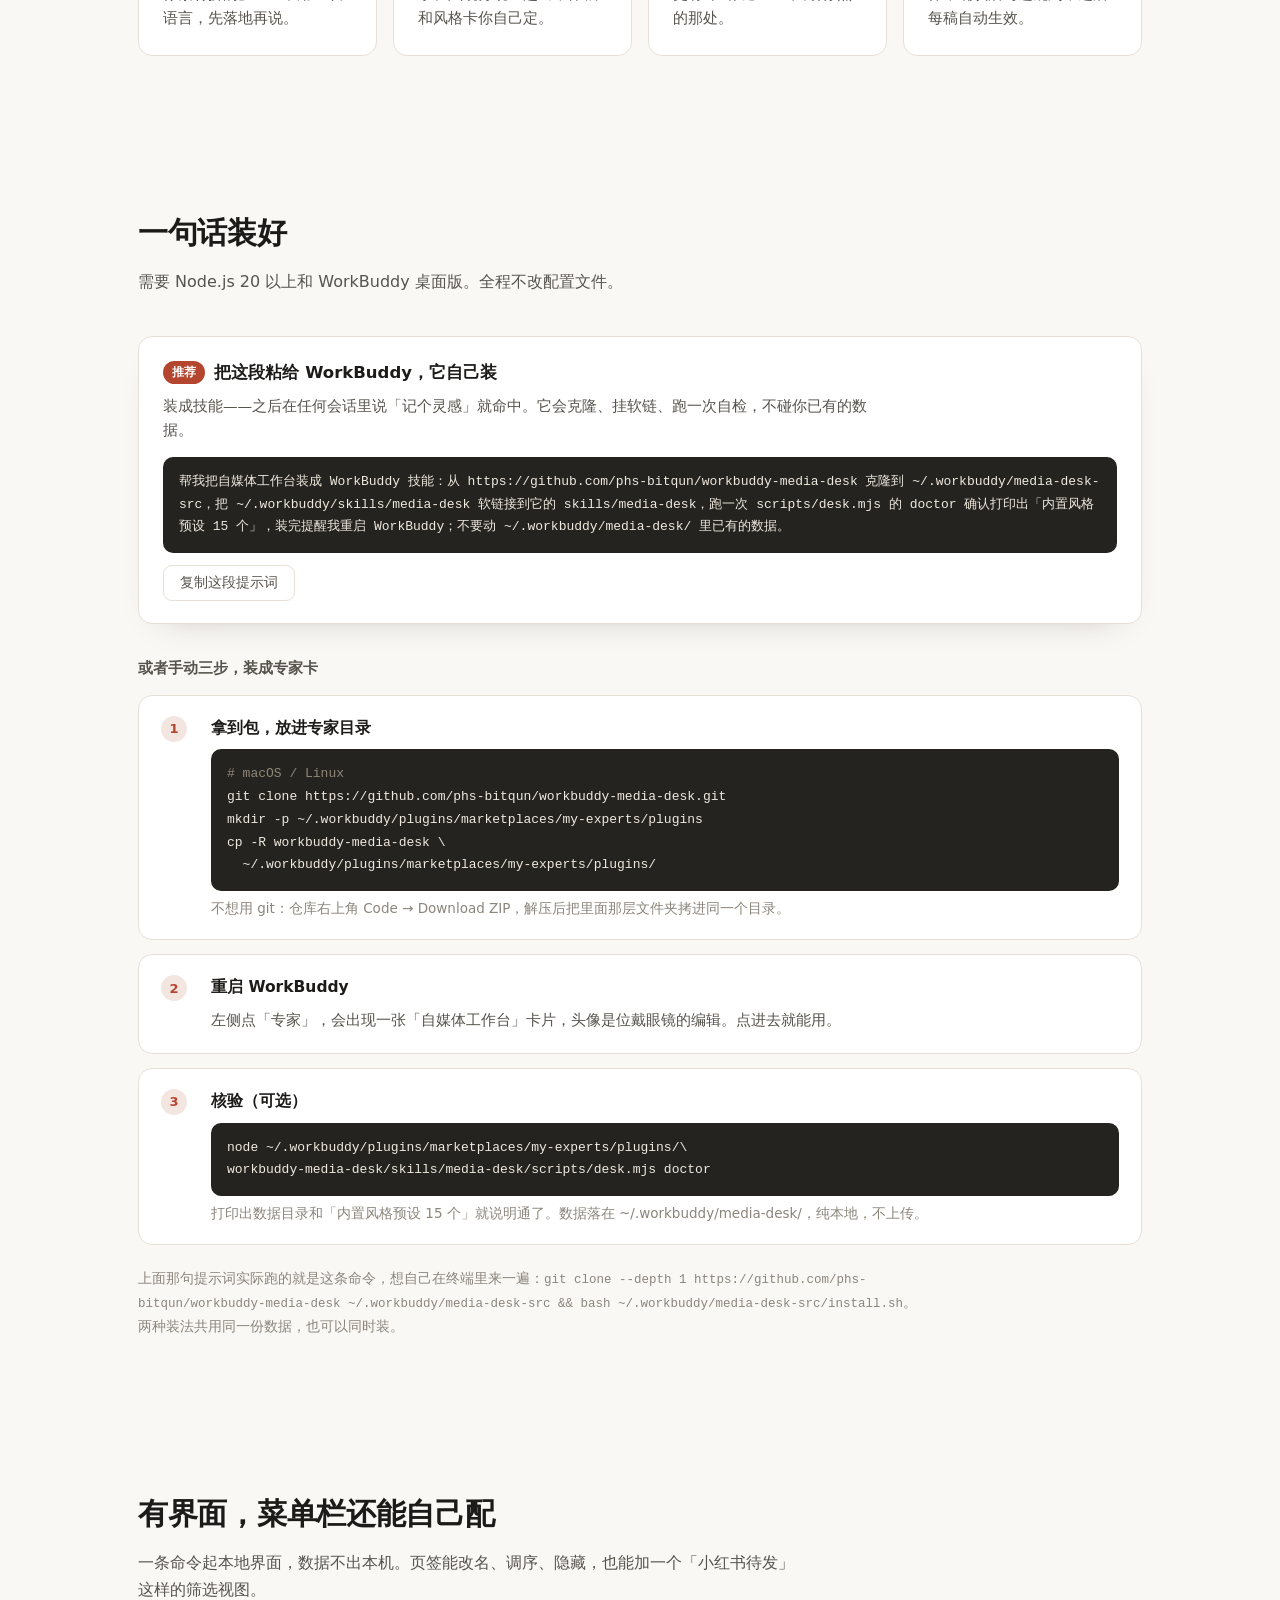
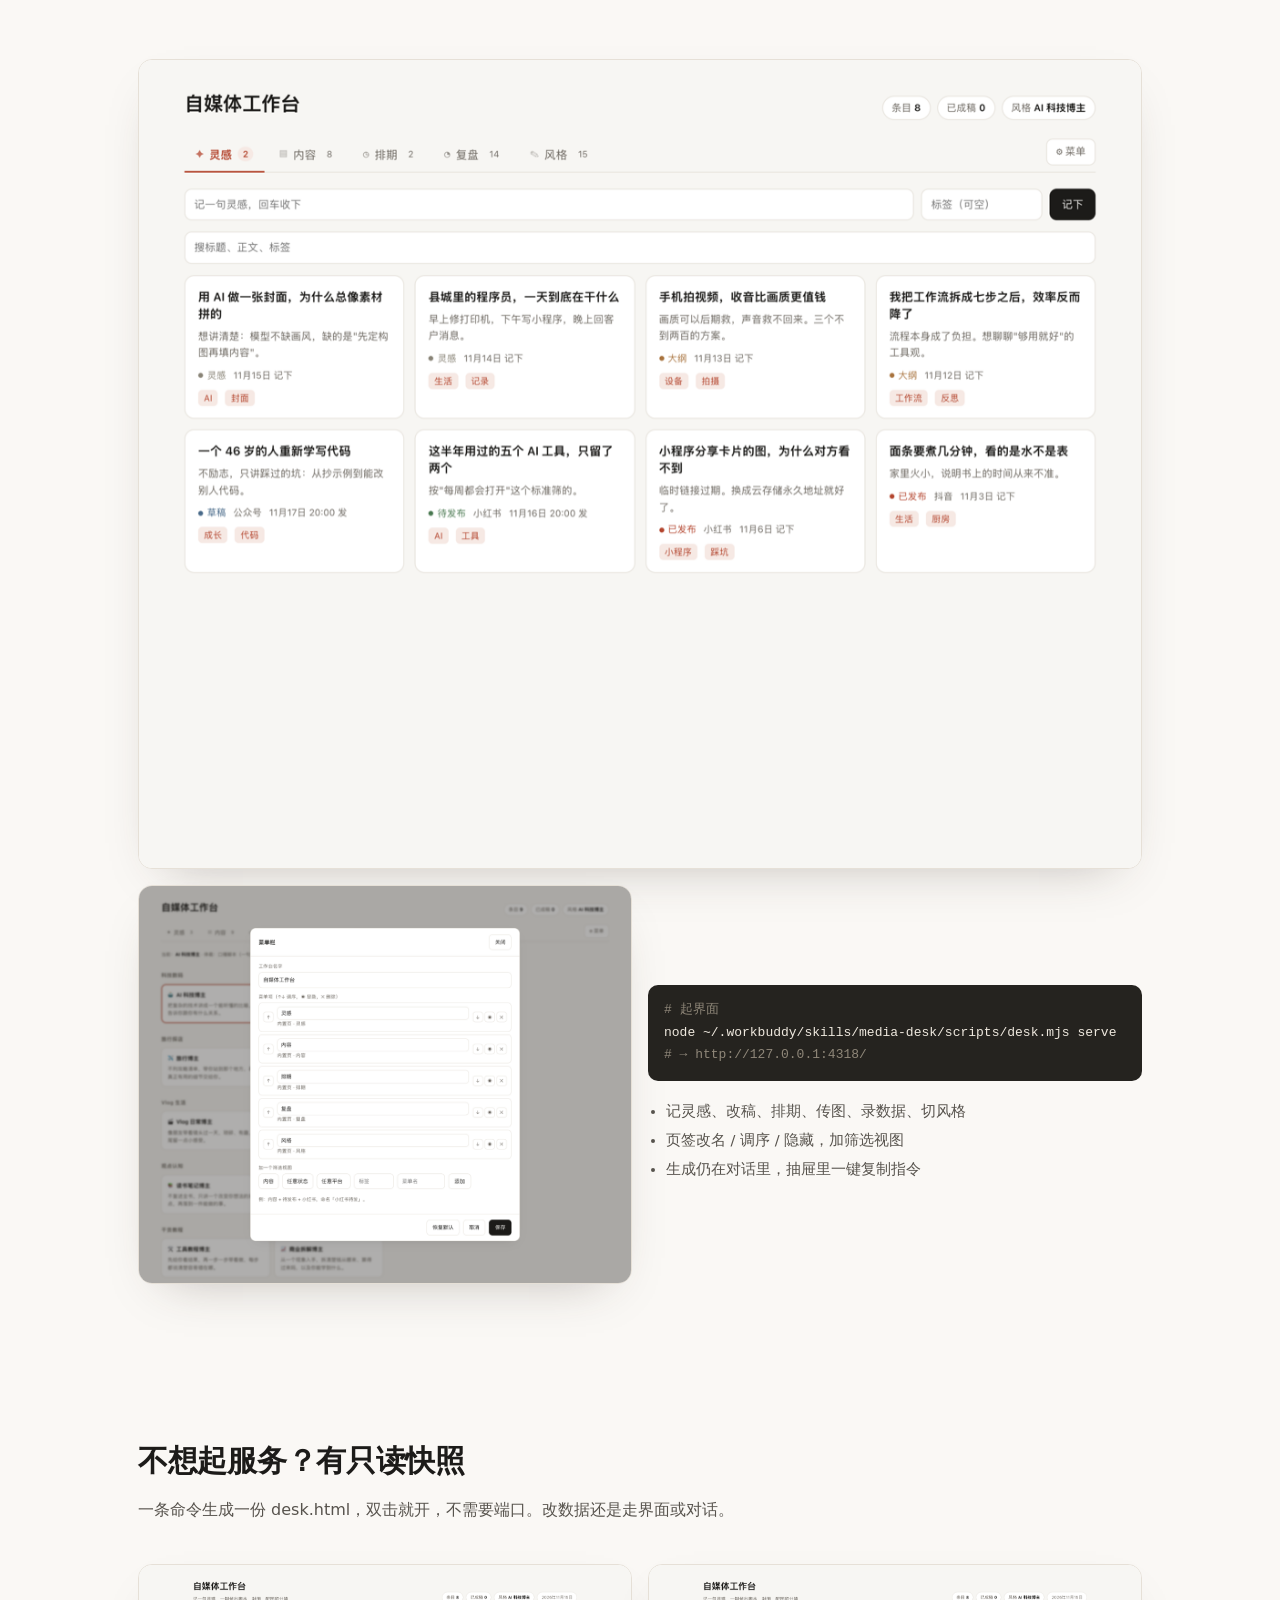
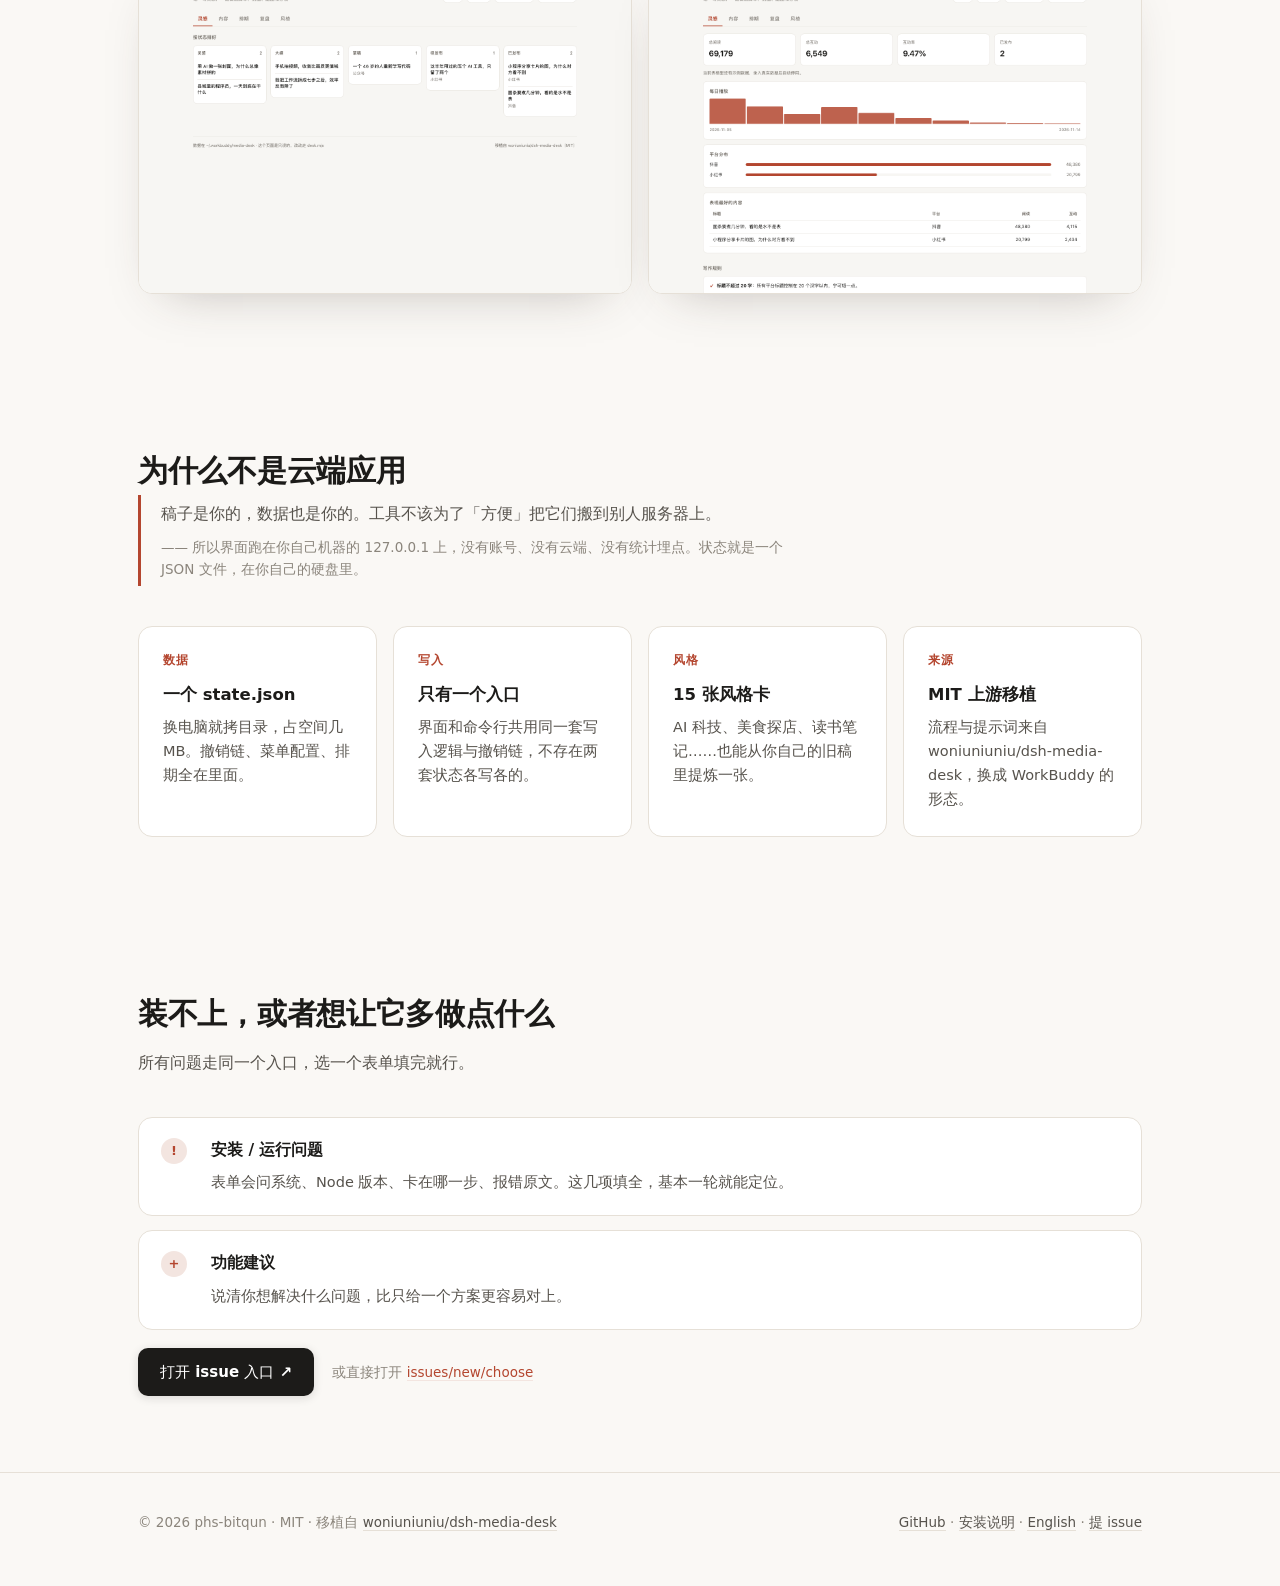
==== commit 644b662b: "重写中英文 README，介绍页补反馈入口 README.md / README.en.md 全文重写，两份结构一一对应： - 开头点明「技能 + CLI + 本地界面」三段式，以及为什么不是照搬 -" ====
--- a/docs/index.html
+++ b/docs/index.html
@@ -133,6 +133,7 @@
       <a href="#install">安装</a>
       <a href="#ui">界面</a>
       <a href="#why">为什么这样设计</a>
+      <a href="https://github.com/phs-bitqun/workbuddy-media-desk/issues/new/choose">提 issue</a>
       <a href="https://github.com/phs-bitqun/workbuddy-media-desk">GitHub ↗</a>
     </nav>
   </div>
@@ -243,18 +244,45 @@
 
   <section id="why">
     <div class="sec-head rise">
-      <h2>为什么不是一个网页应用</h2>
+      <h2>为什么不是云端应用</h2>
       <div class="quote">
         稿子是你的，数据也是你的。工具不该为了「方便」把它们搬到别人服务器上。
-        <span>—— 所以没有账号、没有云端、没有统计埋点。状态就是一个 JSON 文件，在你自己的硬盘里。</span>
+        <span>—— 所以界面跑在你自己机器的 127.0.0.1 上，没有账号、没有云端、没有统计埋点。状态就是一个 JSON 文件，在你自己的硬盘里。</span>
       </div>
     </div>
     <div class="grid">
-      <div class="card rise"><div class="num">数据</div><h3>一个 state.json</h3><p>换电脑就拷目录，占空间几 MB。撤销链、版本、排期全在里面。</p></div>
-      <div class="card rise"><div class="num">状态</div><h3>只走 CLI 改</h3><p>所有写入收敛到一个入口，避免手改文件把撤销链写坏。</p></div>
+      <div class="card rise"><div class="num">数据</div><h3>一个 state.json</h3><p>换电脑就拷目录，占空间几 MB。撤销链、菜单配置、排期全在里面。</p></div>
+      <div class="card rise"><div class="num">写入</div><h3>只有一个入口</h3><p>界面和命令行共用同一套写入逻辑与撤销链，不存在两套状态各写各的。</p></div>
       <div class="card rise"><div class="num">风格</div><h3>15 张风格卡</h3><p>AI 科技、美食探店、读书笔记……也能从你自己的旧稿里提炼一张。</p></div>
       <div class="card rise"><div class="num">来源</div><h3>MIT 上游移植</h3><p>流程与提示词来自 woniuniuniu/dsh-media-desk，换成 WorkBuddy 的形态。</p></div>
     </div>
+  </section>
+
+  <section id="feedback">
+    <div class="sec-head rise">
+      <h2>装不上，或者想让它多做点什么</h2>
+      <p>所有问题走同一个入口，选一个表单填完就行。</p>
+    </div>
+    <div class="steps">
+      <div class="step rise">
+        <div class="stepn">!</div>
+        <div>
+          <h4>安装 / 运行问题</h4>
+          <p style="color:var(--ink-2);font-size:14.5px">表单会问系统、Node 版本、卡在哪一步、报错原文。这几项填全，基本一轮就能定位。</p>
+        </div>
+      </div>
+      <div class="step rise">
+        <div class="stepn">+</div>
+        <div>
+          <h4>功能建议</h4>
+          <p style="color:var(--ink-2);font-size:14.5px">说清你想解决什么问题，比只给一个方案更容易对上。</p>
+        </div>
+      </div>
+    </div>
+    <p class="note" style="margin-top:18px">
+      <a class="btn btn-primary" href="https://github.com/phs-bitqun/workbuddy-media-desk/issues/new/choose">打开 issue 入口 ↗</a>
+      <span style="margin-left:14px">或直接打开 <a href="https://github.com/phs-bitqun/workbuddy-media-desk/issues/new/choose" style="color:var(--accent);border-bottom:1px solid var(--accent-soft)">issues/new/choose</a></span>
+    </p>
   </section>
 
 </main>
@@ -262,7 +290,7 @@
 <footer>
   <div class="wrap row">
     <div>© 2026 phs-bitqun · MIT · 移植自 <a href="https://github.com/woniuniuniu/dsh-media-desk">woniuniuniu/dsh-media-desk</a></div>
-    <div><a href="https://github.com/phs-bitqun/workbuddy-media-desk">GitHub</a> · <a href="https://github.com/phs-bitqun/workbuddy-media-desk/blob/main/INSTALL.md">安装说明</a> · <a href="https://github.com/phs-bitqun/workbuddy-media-desk/blob/main/README.en.md">English</a></div>
+    <div><a href="https://github.com/phs-bitqun/workbuddy-media-desk">GitHub</a> · <a href="https://github.com/phs-bitqun/workbuddy-media-desk/blob/main/INSTALL.md">安装说明</a> · <a href="https://github.com/phs-bitqun/workbuddy-media-desk/blob/main/README.en.md">English</a> · <a href="https://github.com/phs-bitqun/workbuddy-media-desk/issues/new/choose">提 issue</a></div>
   </div>
 </footer>
 
